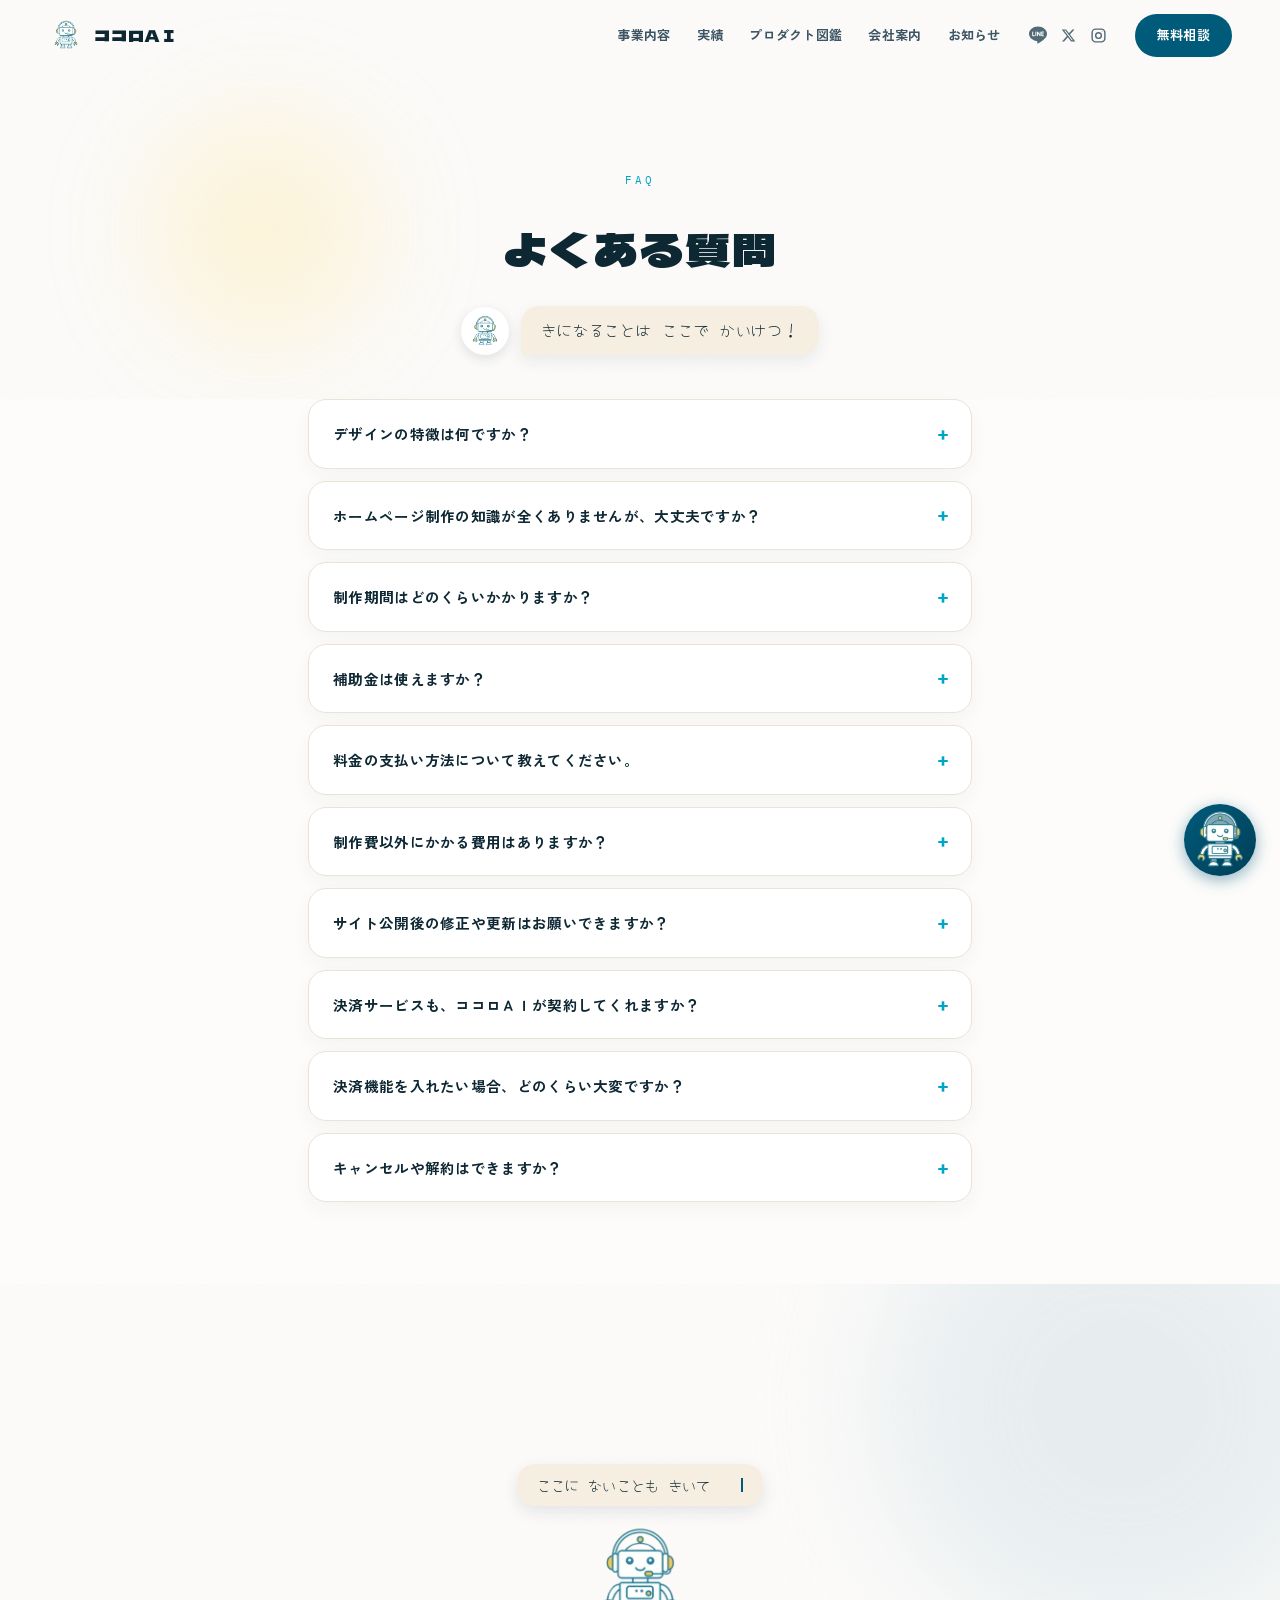
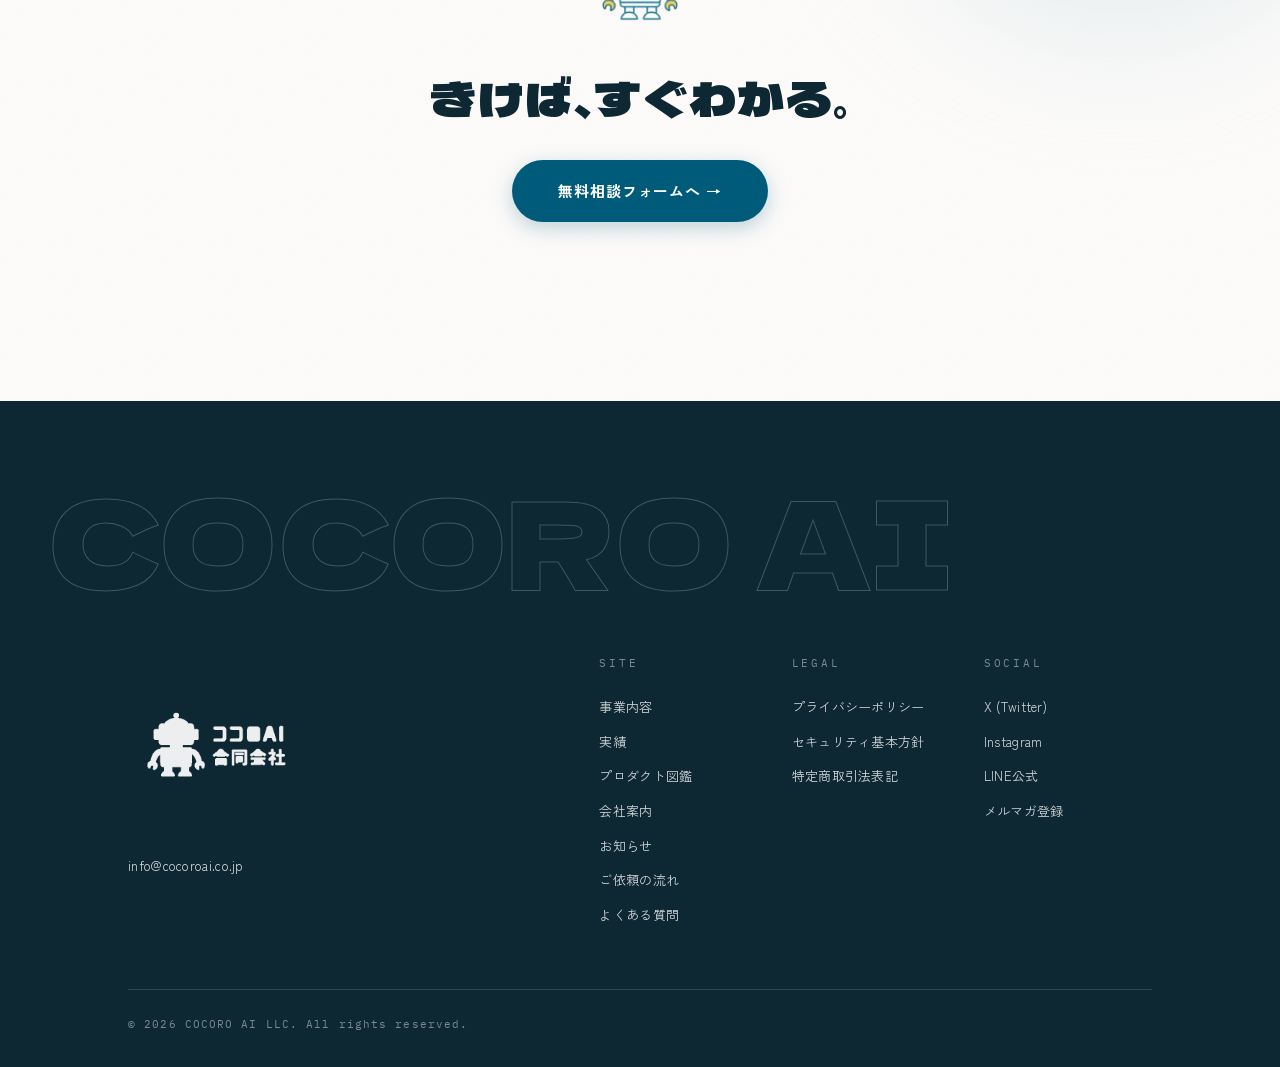
==== faq.html @ e82c52a7 "問い合わせフォームのリンクを会社アカウントの新ワーカーに統一 map.cocoro@gmail（個人アカウント）の旧ワーカーから、info@cocoroai.co.jp （会社アカウント）の coco" ====
<!DOCTYPE html>
<html lang="ja">
<head>
<meta charset="UTF-8">
<meta name="viewport" content="width=device-width, initial-scale=1.0">
<link rel="icon" href="images/favicon.ico">
<link rel="apple-touch-icon" sizes="180x180" href="images/apple-touch-icon.png">
<title>よくある質問｜ココロＡＩ合同会社</title>
<meta name="description" content="ホームページ制作・LINEミニアプリ・料金・お支払いなど、よくいただくご質問にお答えします。">
<link rel="canonical" href="https://www.cocoroai.co.jp/faq.html">
<meta property="og:title" content="よくある質問｜ココロＡＩ合同会社">
<meta property="og:description" content="ホームページ制作・LINEミニアプリ・料金・お支払いなど、よくいただくご質問にお答えします。">
<meta property="og:url" content="https://www.cocoroai.co.jp/faq.html">
<meta property="og:type" content="website">
<meta property="og:site_name" content="ココロＡＩ合同会社">
<meta property="og:locale" content="ja_JP">
<meta property="og:image" content="https://www.cocoroai.co.jp/images/ogp.png">
<meta property="og:image:width" content="1200">
<meta property="og:image:height" content="630">
<meta name="twitter:card" content="summary_large_image">
<meta name="twitter:title" content="よくある質問｜ココロＡＩ合同会社">
<meta name="twitter:description" content="ホームページ制作・LINEミニアプリ・料金・お支払いなど、よくいただくご質問にお答えします。">
<meta name="twitter:image" content="https://www.cocoroai.co.jp/images/ogp.png">
<link rel="preconnect" href="https://fonts.googleapis.com">
<link rel="preconnect" href="https://fonts.gstatic.com" crossorigin>
<link href="https://fonts.googleapis.com/css2?family=Dela+Gothic+One&family=IBM+Plex+Mono:wght@400;500&family=Shippori+Mincho+B1:wght@600;800&family=Yomogi&family=Zen+Kaku+Gothic+New:wght@400;500;700&display=swap" rel="stylesheet">
<link rel="stylesheet" href="style.css?v=20260612m">
</head>
<body>

<div class="scroll-progress" aria-hidden="true"></div>

<header class="site-header" id="siteHeader">
  <a class="brand" href="index.html">
    <img src="images/cocorobot.png" alt="" class="brand__robo">
    <span class="brand__name">ココロＡＩ</span>
  </a>
  <nav class="gnav" aria-label="メイン">
    <a href="index.html#services">事業内容</a>
    <a href="index.html#works">実績</a>
    <a href="products.html">プロダクト図鑑</a>
    <a href="index.html#about">会社案内</a>
    <a href="news.html">お知らせ</a>
  </nav>
  <div class="header-sns" aria-label="SNS">
    <a href="https://lin.ee/PIJfwYPT" target="_blank" rel="noopener" aria-label="LINE公式"><svg viewBox="0 0 24 24" fill="currentColor" width="18" height="18"><path d="M19.365 9.863c.349 0 .63.285.63.631 0 .345-.281.63-.63.63H17.61v1.125h1.755c.349 0 .63.283.63.63 0 .344-.281.629-.63.629h-2.386c-.345 0-.627-.285-.627-.629V8.108c0-.345.282-.63.63-.63h2.386c.346 0 .627.285.627.63 0 .349-.281.63-.63.63H17.61v1.125h1.755zm-3.855 3.016c0 .27-.174.51-.432.596-.064.021-.133.031-.199.031-.211 0-.391-.09-.51-.25l-2.443-3.317v2.94c0 .344-.279.629-.631.629-.346 0-.626-.285-.626-.629V8.108c0-.27.173-.51.43-.595.06-.023.136-.033.194-.033.195 0 .375.104.495.254l2.462 3.33V8.108c0-.345.282-.63.63-.63.345 0 .63.285.63.63v4.771zm-5.741 0c0 .344-.282.629-.631.629-.345 0-.627-.285-.627-.629V8.108c0-.345.282-.63.63-.63.346 0 .628.285.628.63v4.771zm-2.466.629H4.917c-.345 0-.63-.285-.63-.629V8.108c0-.345.285-.63.63-.63.348 0 .63.285.63.63v4.141h1.756c.348 0 .629.283.629.63 0 .344-.282.629-.629.629M24 10.314C24 4.943 18.615.572 12 .572S0 4.943 0 10.314c0 4.811 4.27 8.842 10.035 9.608.391.082.923.258 1.058.59.12.301.079.766.038 1.08l-.164 1.02c-.045.301-.24 1.186 1.049.645 1.291-.539 6.916-4.078 9.436-6.975C23.176 14.393 24 12.458 24 10.314"/></svg></a>
    <a href="https://x.com/cocoroai_llc" target="_blank" rel="noopener" aria-label="X"><svg viewBox="0 0 24 24" fill="currentColor" width="15" height="15"><path d="M18.244 2.25h3.308l-7.227 8.26 8.502 11.24H16.17l-5.214-6.817L4.99 21.75H1.68l7.73-8.835L1.254 2.25H8.08l4.713 6.231zm-1.161 17.52h1.833L7.084 4.126H5.117z"/></svg></a>
    <a href="https://www.instagram.com/cocoroai.llc/" target="_blank" rel="noopener" aria-label="Instagram"><svg viewBox="0 0 24 24" fill="none" stroke="currentColor" stroke-width="2" width="17" height="17"><rect x="3" y="3" width="18" height="18" rx="5"/><circle cx="12" cy="12" r="4"/><circle cx="17.4" cy="6.6" r="0.6" fill="currentColor" stroke="none"/></svg></a>
  </div>
  <a class="header-cta" href="https://cocoroai-contact.super-night-76d8.workers.dev" target="_blank" rel="noopener">無料相談</a>
  <button class="menu-btn" id="menuBtn" aria-label="メニュー" aria-expanded="false">
    <span></span><span></span>
  </button>
</header>

<div class="drawer" id="drawer">
  <nav aria-label="モバイルメニュー">
    <a href="index.html#services"><i>01</i>事業内容</a>
    <a href="index.html#works"><i>02</i>実績</a>
    <a href="products.html"><i>03</i>プロダクト図鑑</a>
    <a href="index.html#about"><i>04</i>会社案内</a>
    <a href="news.html"><i>05</i>お知らせ</a>
    <a href="faq.html"><i>06</i>よくある質問</a>
    <a href="flow.html"><i>07</i>ご依頼の流れ</a>
    <div class="drawer__sns">
      <a href="https://lin.ee/PIJfwYPT" target="_blank" rel="noopener">LINE</a>
      <a href="https://x.com/cocoroai_llc" target="_blank" rel="noopener">X</a>
      <a href="https://www.instagram.com/cocoroai.llc/" target="_blank" rel="noopener">Instagram</a>
    </div>
    <a class="drawer__cta" href="https://cocoroai-contact.super-night-76d8.workers.dev" target="_blank" rel="noopener">無料相談する →</a>
  </nav>
</div>

<main>
<section class="zk-hero zk-hero--slim">
  <div class="cta__blob cta__blob--c" aria-hidden="true"></div>
  <div class="hero__grain" aria-hidden="true"></div>
  <div class="zk-hero__inner">
    <p class="sec-no">FAQ</p>
    <h1 class="zk-hero__title">よくある質問</h1>
    <div class="robo-say robo-say--center">
      <img src="images/cocorobot.png" alt="" width="48" height="48">
      <p class="robo-say__bubble font-hand">きになることは ここで かいけつ！</p>
    </div>
  </div>
</section>

<section class="faq-wrap">
  <details class="faq reveal">
    <summary>デザインの特徴は何ですか？</summary>
    <div class="faq__a"><p>お店やサービスの世界観を大切にした、オーダーメイドのデザインを心がけています。ヒアリングを通じて「らしさ」が伝わるサイトを一緒に作りましょう。</p></div>
  </details>
  <details class="faq reveal">
    <summary>ホームページ制作の知識が全くありませんが、大丈夫ですか？</summary>
    <div class="faq__a"><p>はい、全く問題ありません。「おまかせプラン」では、企画からデザイン、文章作成、公開まで、専門知識が必要な部分は私たちがサポート・代行いたします。お客様には、簡単なヒアリングにお答えいただくだけで結構です。</p></div>
  </details>
  <details class="faq reveal">
    <summary>制作期間はどのくらいかかりますか？</summary>
    <div class="faq__a"><p>素材（原稿・写真など）が揃ってから、目安として「エントリープラン」で約1〜2週間、「おまかせプラン」で約3〜4週間ほどです。</p><p class="faq__note">※お急ぎの場合は、可能な限り対応いたしますのでお気軽にご相談ください。</p></div>
  </details>
  <details class="faq reveal">
    <summary>補助金は使えますか？</summary>
    <div class="faq__a"><p>LINEミニアプリ等の業務効率化に関するサービスは、中小企業省力化投資補助金（一般型）の対象となる可能性があります。</p><p class="faq__note">※詳しくは商工会または認定支援機関にてご確認ください。</p></div>
  </details>
  <details class="faq reveal">
    <summary>料金の支払い方法について教えてください。</summary>
    <div class="faq__a"><p>お互いが安心して進められるよう、ご契約後に着手金として制作費の3割をお預かりし、その入金をもって制作に着手します。残りは公開・ご確認後のお支払いです。</p><p>お支払い方法：銀行振込／クレジットカード。分割払い（クレジットカード）は6回・12回払いに対応しています。</p><p class="faq__note">※分割払いをご希望の場合はお問い合わせ時にお知らせください。</p></div>
  </details>
  <details class="faq reveal">
    <summary>制作費以外にかかる費用はありますか？</summary>
    <div class="faq__a"><p>公開後の運用保守プランを別途ご用意しています。月額制で、更新サポートやレポート作成などをお選びいただけます。詳しくはお問い合わせ時にご案内します。</p></div>
  </details>
  <details class="faq reveal">
    <summary>サイト公開後の修正や更新はお願いできますか？</summary>
    <div class="faq__a"><p>はい、もちろん可能です。スポットでの対応や、月額の保守・運用プランをご用意しておりますので、お気軽にご相談ください。</p></div>
  </details>
  <details class="faq reveal">
    <summary>決済サービスも、ココロＡＩが契約してくれますか？</summary>
    <div class="faq__a"><p>決済サービスの利用契約・審査は、お客さまと各サービス提供会社との直接契約になります。ココロＡＩでは、アカウント開設時の初期設定サポートと、決済サービスとWeb／LINEミニアプリとの連携・実装をお手伝いします。</p><p>審査や利用条件によりご希望のサービスが使えない場合は、「来店時払い」など別の運用方法もご提案できます。</p></div>
  </details>
  <details class="faq reveal">
    <summary>決済機能を入れたい場合、どのくらい大変ですか？</summary>
    <div class="faq__a"><p>おおまかな役割分担は、お客様側＝決済サービスのアカウント申請・審査、ココロＡＩ側＝連携機能の実装・テストです。決済サービスによっては、事業者情報の審査や書類提出などで数週間かかるケースもあります。</p><p>最初のご相談の時点で、どのサービスを使いたいか・どこまで自動化したいかをお伺いし、難易度・期間・費用感を含めてご説明します。</p></div>
  </details>
  <details class="faq reveal">
    <summary>キャンセルや解約はできますか？</summary>
    <div class="faq__a"><p>可能です。制作（初期費用）は、着手後にキャンセルされる場合、進行状況に応じたキャンセル料を申し受けます（前払いの着手金はこのキャンセル料に充当し、下回る分は返金します）。詳しい区分は契約書でご案内します。</p><p>月額運用／保守は、前月末までにご連絡いただければ翌月から停止できます。</p></div>
  </details>
</section>

<section class="cta">
  <div class="cta__blob cta__blob--a" aria-hidden="true"></div>
  <div class="hero__grain" aria-hidden="true"></div>
  <div class="cta__inner reveal">
    <p class="cta__bubble font-hand">ここに ないことも きいてね！</p>
    <img class="cta__robo" src="images/cocorobot.png" alt="ここロボちゃん" width="120" height="120">
    <h2 class="cta__title">きけば、すぐわかる。</h2>
    <a class="btn btn--primary btn--lg" href="https://cocoroai-contact.super-night-76d8.workers.dev" target="_blank" rel="noopener">無料相談フォームへ →</a>
  </div>
</section>

</main>

<footer class="site-footer">
  <p class="footer__big" aria-hidden="true">COCORO AI</p>
  <div class="footer__main">
    <div class="footer__brand">
      <img src="images/cocoroai_logo_full_transparent.png" alt="ココロＡＩ合同会社" width="180">
      <p><a href="mailto:info@cocoroai.co.jp">info@cocoroai.co.jp</a></p>
    </div>
    <nav class="footer__nav" aria-label="フッター">
      <div>
        <p class="footer__h">SITE</p>
        <a href="index.html#services">事業内容</a>
        <a href="index.html#works">実績</a>
        <a href="products.html">プロダクト図鑑</a>
        <a href="index.html#about">会社案内</a>
        <a href="news.html">お知らせ</a>
        <a href="flow.html">ご依頼の流れ</a>
        <a href="faq.html">よくある質問</a>
      </div>
      <div>
        <p class="footer__h">LEGAL</p>
        <a href="https://sites.google.com/cocoroai.co.jp/privacy-policy/%E3%83%9B%E3%83%BC%E3%83%A0" target="_blank" rel="noopener">プライバシーポリシー</a>
        <a href="https://sites.google.com/cocoroai.co.jp/security-policy/%E3%83%9B%E3%83%BC%E3%83%A0" target="_blank" rel="noopener">セキュリティ基本方針</a>
        <a href="tokushoho.html">特定商取引法表記</a>
      </div>
      <div>
        <p class="footer__h">SOCIAL</p>
        <a href="https://x.com/cocoroai_llc" target="_blank" rel="noopener">X (Twitter)</a>
        <a href="https://www.instagram.com/cocoroai.llc/" target="_blank" rel="noopener">Instagram</a>
        <a href="https://lin.ee/PIJfwYPT" target="_blank" rel="noopener">LINE公式</a>
        <a href="https://forms.gle/UHa9Uf4ezKq27iVg9" target="_blank" rel="noopener">メルマガ登録</a>
      </div>
    </nav>
  </div>
  <p class="footer__copy">© 2026 COCORO AI LLC. All rights reserved.</p>
</footer>

<script src="main.js?v=20260612j"></script>
<script src="chat-widget.js"></script>
</body>
</html>
---- style.css ----
/* ============================================================
   ココロＡＩ合同会社 HPリニューアル モック v2
   流体インク×極太タイポ×スタックカード — 「リニューアルした!!」感
   ============================================================ */

:root {
  --paper: #FDFCFB;
  --paper-2: #F7F4EE;
  --ink: #0D2733;
  --ink-soft: #3C5463;
  --ink-mute: #526A76;
  --line: #DCE3E6;
  --teal: #005B7B;
  --teal-deep: #003F57;
  --teal-soft: #D7E4E9;
  --teal-softer: #EDF3F5;
  --aqua: #00A4C6;
  --aqua-2: #00C6A9;
  --sun: #FCCF27;
  --sun-ink: #6B4E00;
  --cream: #FBF7EE;        /* Morsel風のあたたかい下地 */
  --cream-2: #F6EFE1;      /* 吹き出し用 */
  --hairline: #E9E3D8;     /* 黒枠の代わりの細い線 */
  --shadow-soft: 0 20px 44px rgba(13,39,51,.08), 0 4px 12px rgba(13,39,51,.04);

  --disp: "Dela Gothic One", sans-serif;
  --serif: "Shippori Mincho B1", serif;
  --sans: "Zen Kaku Gothic New", "Noto Sans JP", sans-serif;
  --mono: "IBM Plex Mono", monospace;
  --hand: "Yomogi", "Hiragino Maru Gothic ProN", sans-serif;

  --max-w: 1024px;
  --pad: clamp(20px, 5vw, 48px);
}

html { overflow-x: clip; }

* { margin: 0; padding: 0; box-sizing: border-box; }

html { scroll-behavior: smooth; }

body {
  overflow-anchor: none; /* reveal時のスクロール位置自動補正を無効化 */
  font-family: var(--sans);
  color: var(--ink);
  background: var(--paper);
  line-height: 1.9;
  font-size: 15px;
  letter-spacing: 0.02em;
  -webkit-font-smoothing: antialiased;
  overflow-x: clip;
}

img { max-width: 100%; height: auto; display: block; }
a { color: inherit; text-decoration: none; }
.font-hand { font-family: var(--hand); }
.pc { display: inline; }
.sp { display: none; }
@media (max-width: 640px) {
  .pc { display: none; }
  .sp { display: inline; }
}

/* ---------- スクロール進捗バー（scroll-driven animation） ---------- */
.scroll-progress {
  position: fixed;
  top: 0; left: 0;
  height: 3px;
  width: 100%;
  background: linear-gradient(90deg, var(--teal), var(--aqua), var(--aqua-2));
  transform-origin: left;
  transform: scaleX(0);
  z-index: 200;
}
@supports (animation-timeline: scroll()) {
  .scroll-progress { animation: growBar linear both; animation-timeline: scroll(); }
  @keyframes growBar { from { transform: scaleX(0); } to { transform: scaleX(1); } }
}


/* ---------- ボタン ---------- */
.btn {
  display: inline-block;
  padding: 14px 34px;
  border-radius: 999px;
  font-weight: 700;
  font-size: 14px;
  letter-spacing: 0.06em;
  transition: transform .25s ease, box-shadow .25s ease, background .25s ease;
}
.btn--primary {
  background: var(--teal);
  color: #fff;
  box-shadow: 0 6px 20px rgba(0,91,123,.25);
}
.btn--primary:hover { transform: translateY(-2px) rotate(-.5deg); background: var(--teal-deep); box-shadow: 0 10px 26px rgba(0,91,123,.3); }
.btn--ghost {
  border: 1px solid var(--ink-mute);
  color: var(--ink);
  background: rgba(255,255,255,.7);
  backdrop-filter: blur(4px);
}
.btn--ghost:hover { transform: translateY(-2px) rotate(.5deg); border-color: var(--teal); color: var(--teal); }
.btn--light { background: var(--paper); color: var(--teal-deep); }
.btn--light:hover { transform: translateY(-2px); }
.btn--lg { padding: 17px 46px; font-size: 15px; }

.textlink {
  color: var(--teal);
  font-weight: 700;
  border-bottom: 1.5px solid transparent;
  transition: border-color .2s;
}
.textlink:hover { border-color: var(--teal); }

/* ---------- ヘッダー ---------- */
.site-header {
  position: fixed;
  top: 0; left: 0; right: 0;
  z-index: 100;
  display: flex;
  align-items: center;
  gap: 28px;
  padding: 14px var(--pad);
  transition: background .3s, box-shadow .3s, padding .3s;
}
.site-header.scrolled {
  background: rgba(253,252,251,.88);
  backdrop-filter: blur(10px);
  box-shadow: 0 1px 0 var(--line);
  padding-top: 10px; padding-bottom: 10px;
}
.brand { display: flex; align-items: center; gap: 10px; }
.brand__robo { width: 36px; height: 36px; transition: transform .4s cubic-bezier(.34,1.56,.64,1); }
.brand:hover .brand__robo { transform: rotate(-10deg) scale(1.12); }
.brand__name { font-family: var(--disp); font-size: 16px; letter-spacing: .05em; }
.gnav { display: flex; gap: 26px; margin-left: auto; }
.gnav a { font-size: 13px; font-weight: 700; color: var(--ink-soft); position: relative; padding: 4px 0; }
.gnav a::after {
  content: ""; position: absolute; left: 0; bottom: 0;
  width: 100%; height: 2px; background: var(--aqua);
  transform: scaleX(0); transform-origin: right; transition: transform .3s ease;
}
.gnav a:hover { color: var(--teal); }
.gnav a:hover::after { transform: scaleX(1); transform-origin: left; }
.header-sns { display: flex; align-items: center; gap: 14px; }
.header-sns a {
  color: var(--ink-mute);
  display: flex;
  transition: color .2s, translate .2s;
}
.header-sns a:hover { color: var(--teal); translate: 0 -2px; }
@media (max-width: 1080px) { .header-sns { display: none; } }
.drawer__sns { display: flex; gap: 18px; justify-content: center; margin-top: 10px; }
.drawer__sns a { font-family: var(--mono) !important; font-size: 12px !important; color: var(--aqua) !important; }
.header-cta {
  font-size: 13px; font-weight: 700; color: #fff;
  background: var(--teal); border-radius: 999px; padding: 9px 22px;
  transition: background .25s, transform .25s;
}
.header-cta:hover { background: var(--teal-deep); transform: rotate(-2deg); }
.menu-btn { display: none; }

@media (max-width: 880px) {
  .gnav, .header-cta { display: none; }
  .menu-btn {
    display: flex; flex-direction: column; gap: 6px;
    margin-left: auto; background: none; border: none; cursor: pointer; padding: 8px;
    z-index: 102;
  }
  .menu-btn span { width: 26px; height: 2.5px; background: var(--ink); transition: transform .3s, background .3s; }
  .menu-btn[aria-expanded="true"] span:nth-child(1) { transform: translateY(4px) rotate(45deg); }
  .menu-btn[aria-expanded="true"] span:nth-child(2) { transform: translateY(-4.5px) rotate(-45deg); }
}
.drawer {
  position: fixed; inset: 0; z-index: 99;
  background: var(--teal-deep);
  display: flex; align-items: center; justify-content: center;
  opacity: 0; pointer-events: none; transition: opacity .35s;
}
.drawer.open { opacity: 1; pointer-events: auto; }
.drawer nav { display: flex; flex-direction: column; gap: 18px; }
.drawer a {
  font-family: var(--disp); font-size: 26px; color: #fff;
  display: flex; align-items: baseline; gap: 14px;
}
.drawer a i { font-family: var(--mono); font-style: normal; font-size: 12px; color: var(--aqua); }
.drawer__cta { color: var(--sun) !important; font-size: 18px !important; margin-top: 16px; }

/* ---------- HERO ---------- */
.hero {
  position: relative;
  min-height: 100svh;
  display: flex;
  align-items: center;
  overflow: hidden;
}
.hero__fluid {
  position: absolute; inset: 0;
  width: 100%; height: 100%;
  display: block;
}
.hero__grain {
  position: absolute; inset: 0;
  pointer-events: none;
  opacity: .55;
  background-image: url("data:image/svg+xml,%3Csvg xmlns='http://www.w3.org/2000/svg' width='160' height='160'%3E%3Cfilter id='n'%3E%3CfeTurbulence type='fractalNoise' baseFrequency='0.9' numOctaves='2'/%3E%3CfeColorMatrix values='0 0 0 0 0  0 0 0 0 0  0 0 0 0 0  0 0 0 0.025 0'/%3E%3C/filter%3E%3Crect width='160' height='160' filter='url(%23n)'/%3E%3C/svg%3E");
}
.hero__inner {
  position: relative;
  z-index: 2;
  padding: 120px var(--pad) 120px;
  max-width: calc(var(--max-w) + var(--pad) * 2);
  margin: 0 auto;
  width: 100%;
  pointer-events: none;             /* インクを触れるように */
}
.hero__inner a { pointer-events: auto; }
.hero__kicker {
  font-family: var(--mono);
  font-size: 11px;
  letter-spacing: .32em;
  color: var(--teal);
  margin-bottom: 30px;
}
.hero__title {
  font-family: var(--disp);
  font-weight: 400;
  font-size: clamp(30px, 5.6vw, 64px);
  line-height: 1.5;
  letter-spacing: .02em;
}
.ht-line { display: block; animation: lineUp 1.1s cubic-bezier(.22,1,.36,1) both; }
.ht-line:nth-child(2) { animation-delay: .16s; }
@keyframes lineUp {
  from { opacity: 0; transform: translateY(.5em); filter: blur(4px); }
  to   { opacity: 1; transform: translateY(0); filter: blur(0); }
}
.ht-mark {
  font-style: normal;
  color: var(--teal);
  position: relative;
  display: inline-block;
}
.ht-mark::after {
  content: "";
  position: absolute;
  left: -2%; right: -2%;
  bottom: .08em;
  height: .34em;
  background: var(--sun);
  z-index: -1;
  transform: scaleX(0);
  transform-origin: left;
  animation: markIn .7s 1s cubic-bezier(.22,1,.36,1) forwards;
}
@keyframes markIn { to { transform: scaleX(1); } }
.hero__lead {
  margin-top: 34px;
  font-size: clamp(14px, 1.6vw, 16px);
  font-weight: 500;
  color: var(--ink-soft);
  animation: lineUp 1.1s .4s cubic-bezier(.22,1,.36,1) both;
}
.hero__actions {
  margin-top: 44px;
  display: flex; gap: 16px; flex-wrap: wrap;
  animation: lineUp 1.1s .55s cubic-bezier(.22,1,.36,1) both;
}
.hero__actions .btn { pointer-events: auto; }
.hero__robo {
  position: absolute;
  z-index: 2;
  right: clamp(72px, 11vw, 170px);
  bottom: clamp(76px, 12vh, 130px);
  text-align: center;
  pointer-events: none;
  animation: softIn 1.2s .8s cubic-bezier(.22,1,.36,1) both;
}
@keyframes softIn { from { opacity: 0; } to { opacity: 1; } }
.hero__robo img {
  pointer-events: auto;   /* クリックでひと吹き */
  cursor: pointer;
  width: clamp(190px, 23vw, 300px);
  height: auto;
  margin: -26px auto 0;
  animation: floaty 4.5s ease-in-out infinite;
  filter: drop-shadow(0 14px 18px rgba(13,39,51,.12));
}
@keyframes floaty { 0%,100% { transform: translateY(0); } 50% { transform: translateY(-9px); } }
.bubble {
  display: inline-block;
  background: var(--cream-2);
  border-radius: 18px;
  padding: 8px 18px;
  font-size: 14px;
  position: relative;
  margin-bottom: 14px;
  box-shadow: 0 6px 16px rgba(13,39,51,.10);
}
.bubble::after {
  content: "";
  position: absolute;
  bottom: -6px; left: 50%;
  transform: translateX(-50%) rotate(45deg);
  width: 12px; height: 12px;
  background: var(--cream-2);
}

/* ここロボちゃんの案内吹き出し（Morselのエージェント風） */
.robo-say {
  display: flex;
  align-items: flex-end;
  gap: 12px;
  margin-bottom: 34px;
  position: relative;
  z-index: 1;
}
.robo-say img {
  width: 48px; height: 48px;
  background: #fff;
  border-radius: 50%;
  padding: 5px;
  box-shadow: 0 4px 12px rgba(13,39,51,.12);
  animation: floaty 4.5s ease-in-out infinite;
}
.robo-say__bubble {
  background: var(--cream-2);
  border-radius: 18px 18px 18px 4px;
  padding: 10px 20px;
  font-size: 15px;
  letter-spacing: .06em;
  color: var(--ink);
  box-shadow: 0 6px 16px rgba(13,39,51,.08);
}

/* ヒーロー下部の無限テロップ */
.hero__ticker {
  position: absolute;
  z-index: 2;
  left: 0; right: 0; bottom: 0;
  border-top: 1px solid var(--hairline);
  background: rgba(253,252,251,.85);
  backdrop-filter: blur(6px);
  overflow: hidden;
  pointer-events: none;
}
.ticker__track {
  display: flex;
  align-items: center;
  gap: 28px;
  width: max-content;
  padding: 12px 0;
  animation: tick 26s linear infinite;
}
.ticker__track span {
  font-family: var(--disp);
  font-size: 13px;
  letter-spacing: .08em;
  white-space: nowrap;
}
.ticker__track i { font-style: normal; color: var(--aqua); font-size: 9px; }
@keyframes tick { to { transform: translateX(-50%); } }

@media (max-width: 760px) {
  .hero__inner { padding-top: 96px; padding-bottom: 360px; }
  .hero__robo { right: 50%; transform: translateX(50%); bottom: 96px; }
}

/* ---------- セクション共通 ---------- */
.section {
  position: relative;
  padding: clamp(90px, 13vw, 160px) var(--pad);
  max-width: calc(var(--max-w) + var(--pad) * 2);
  margin: 0 auto;
}
.section--tint {
  max-width: none;
  background: var(--paper-2);
}
.section--tint > * { max-width: var(--max-w); margin-left: auto; margin-right: auto; }
.section__head { margin-bottom: clamp(44px, 6vw, 72px); position: relative; z-index: 1; }
.sec-no {
  font-family: var(--mono);
  font-size: 11px;
  letter-spacing: .3em;
  color: var(--aqua);
  margin-bottom: 16px;
}
.sec-no--light { color: rgba(255,255,255,.75); }
.sec-title {
  font-family: var(--disp);
  font-weight: 400;
  font-size: clamp(26px, 3.8vw, 44px);
  letter-spacing: .03em;
  line-height: 1.5;
}
.sec-lead { margin-top: 20px; color: var(--ink-soft); max-width: 560px; }
.section__foot { margin-top: 48px; position: relative; z-index: 1; }

/* 背景の白抜き巨大タイポ */
.bgword {
  position: absolute;
  top: clamp(16px, 3vw, 40px);
  left: 0;
  font-family: var(--disp);
  font-size: clamp(70px, 14vw, 180px);
  line-height: 1;
  color: transparent;
  -webkit-text-stroke: 1.5px var(--teal-soft);
  letter-spacing: .04em;
  user-select: none;
  pointer-events: none;
  white-space: nowrap;
}
.bgword--right { left: auto; right: 0; }
@supports (animation-timeline: view()) {
  .bgword { animation: drift linear both; animation-timeline: view(); }
  @keyframes drift { from { transform: translateX(4vw); } to { transform: translateX(-4vw); } }
  .bgword--right { animation-name: driftR; }
  @keyframes driftR { from { transform: translateX(-4vw); } to { transform: translateX(4vw); } }
}

/* スクロールリビール */
.reveal { opacity: 0; transform: translateY(26px); transition: opacity .9s cubic-bezier(.22,1,.36,1), transform .9s cubic-bezier(.22,1,.36,1); }
.reveal.in { opacity: 1; transform: none; }

/* ---------- 01 事業内容：スタックカード ---------- */
.stack {
  display: grid;
  gap: 22px;
  position: relative;
  z-index: 1;
}
.svc-card {
  position: sticky;
  display: flex;
  align-items: center;
  gap: clamp(20px, 4vw, 56px);
  border-radius: 28px;
  padding: clamp(32px, 5vw, 64px);
  background: #fff;
  border: 1px solid var(--hairline);
  box-shadow: var(--shadow-soft);
  min-height: clamp(240px, 32vh, 320px);
}
.svc-card:nth-child(1) { top: 96px; }
.svc-card:nth-child(2) { top: 116px; }
.svc-card:nth-child(3) { top: 136px; }
.svc-card:nth-child(4) { top: 156px; }

.svc-card--cream { background: var(--cream); }

.svc-card__num {
  font-family: var(--disp);
  font-size: clamp(48px, 7vw, 96px);
  line-height: 1;
  flex-shrink: 0;
}
.svc-card:nth-child(1) .svc-card__num { color: var(--teal-soft); }
.svc-card:nth-child(2) .svc-card__num { color: #CDEBE2; }
.svc-card:nth-child(3) .svc-card__num { color: #F4E3AC; }
.svc-card:nth-child(4) .svc-card__num { color: #CBE6EF; }
.svc-card__body h3 {
  font-family: var(--disp);
  font-weight: 400;
  font-size: clamp(21px, 2.8vw, 32px);
  line-height: 1.55;
  margin-bottom: 14px;
}
.svc-card__body p { font-size: 14.5px; max-width: 540px; color: var(--ink-soft); }
.svc-card__icon {
  margin-left: auto;
  width: clamp(72px, 9vw, 120px);
  flex-shrink: 0;
  border-radius: 24%;
  border: 1px solid var(--hairline);
  box-shadow: 0 16px 28px rgba(13,39,51,.12);
}

@supports (animation-timeline: view()) {
  .svc-card { animation: cardIn linear both; animation-timeline: view(); animation-range: entry 0% entry 70%; }
  @keyframes cardIn {
    from { transform: translateY(60px) scale(.96) rotate(.6deg); opacity: .4; }
    to   { transform: none; opacity: 1; }
  }
}
@media (max-width: 700px) {
  .svc-card { flex-wrap: wrap; min-height: 0; }
  .svc-card__num { font-size: 40px; }
  .svc-card__icon { width: 64px; margin-left: 0; order: -1; }
}

.svc-card[data-panel] { cursor: pointer; transition: translate .3s, box-shadow .3s; }
.svc-card[data-panel]:hover { translate: 0 -4px; box-shadow: 0 28px 56px rgba(13,39,51,.13), 0 6px 14px rgba(13,39,51,.05); }
.svc-card__more {
  position: absolute;
  right: clamp(28px, 4vw, 56px);
  bottom: 22px;
  font-family: var(--mono);
  font-size: 11px;
  letter-spacing: .18em;
  color: var(--aqua);
}
.svc-card { position: sticky; }
.svc-card[data-panel] { position: sticky; }

/* ---------- 仮想ページ（サービス詳細パネル） ---------- */
.panel-layer[hidden] { display: none; }
.panel-layer {
  position: fixed;
  inset: 0;
  z-index: 240;
  overflow-y: scroll;                    /* バーを常時表示してスクロール可能と分かるように */
  scrollbar-width: thin;
  scrollbar-color: var(--ink-mute) transparent;
  overscroll-behavior: contain;          /* 背面へのスクロール連鎖を防ぐ */
  -webkit-overflow-scrolling: touch;     /* iOSの慣性スクロール */
  background: var(--paper);
  view-transition-name: svcpanel;
  padding: 84px var(--pad) 60px;
}
.panel-layer::-webkit-scrollbar { width: 10px; }
.panel-layer::-webkit-scrollbar-thumb { background: rgba(13,39,51,.3); border-radius: 999px; border: 2px solid var(--paper); }
.panel-layer::-webkit-scrollbar-track { background: transparent; }
.panel-back {
  position: fixed;
  top: 20px; left: 20px;
  z-index: 2;
  border: 1px solid var(--hairline);
  background: rgba(255,255,255,.92);
  border-radius: 999px;
  padding: 9px 22px;
  font-family: var(--sans);
  font-size: 13px;
  font-weight: 700;
  color: var(--ink);
  cursor: pointer;
  box-shadow: 0 6px 16px rgba(13,39,51,.1);
  transition: translate .2s;
}
.panel-back:hover { translate: -3px 0; }
.svc-panel { max-width: 760px; margin: 0 auto; }
.svc-panel__head {
  display: flex;
  align-items: center;
  gap: 22px;
  margin-bottom: 34px;
}
.svc-panel__icon {
  width: 72px;
  border-radius: 24%;
  border: 1px solid var(--hairline);
  box-shadow: 0 12px 24px rgba(13,39,51,.12);
}
.svc-panel__title {
  font-family: var(--disp);
  font-weight: 400;
  font-size: clamp(24px, 4vw, 36px);
  letter-spacing: .03em;
}
.chat { display: flex; flex-direction: column; gap: 10px; margin-bottom: 28px; }
.chat__user {
  align-self: flex-end;
  background: #fff;
  border: 1px solid var(--hairline);
  border-radius: 18px 18px 4px 18px;
  padding: 9px 18px;
  font-size: 13.5px;
  color: var(--ink-soft);
  box-shadow: 0 4px 12px rgba(13,39,51,.05);
}
.chat__robo {
  align-self: flex-start;
  display: flex;
  align-items: flex-end;
  gap: 10px;
}
.chat__robo img {
  width: 42px; height: 42px;
  background: #fff;
  border-radius: 50%;
  padding: 4px;
  box-shadow: 0 4px 12px rgba(13,39,51,.12);
}
.chat__robo p {
  background: var(--cream-2);
  border-radius: 18px 18px 18px 4px;
  padding: 10px 18px;
  font-size: 14.5px;
  letter-spacing: .04em;
  box-shadow: 0 6px 16px rgba(13,39,51,.08);
}
.svc-panel__desc { color: var(--ink-soft); margin-bottom: 34px; }
.svc-panel__sub {
  font-family: var(--serif);
  font-weight: 800;
  font-size: 19px;
  letter-spacing: .08em;
  margin-bottom: 16px;
}
.svc-panel__shots {
  display: grid;
  grid-template-columns: repeat(3, 1fr);
  gap: 14px;
  margin-bottom: 30px;
}
.svc-panel__shots img {
  border-radius: 18px;
  border: 1px solid var(--hairline);
  box-shadow: 0 14px 28px rgba(13,39,51,.1);
}
.demo-grid {
  display: grid;
  grid-template-columns: 1fr 1fr;
  gap: 12px;
  margin-bottom: 22px;
}
@media (max-width: 600px) { .demo-grid { grid-template-columns: 1fr; } .svc-panel__shots { grid-template-columns: repeat(3, 1fr); } }
.demo-btn {
  display: flex;
  align-items: center;
  gap: 14px;
  background: #fff;
  border: 1px solid var(--hairline);
  border-radius: 16px;
  padding: 14px 18px;
  transition: translate .2s, box-shadow .2s, border-color .2s;
}
.demo-btn:hover { translate: 0 -3px; box-shadow: 0 14px 28px rgba(0,164,198,.12); border-color: var(--aqua); }
.demo-btn img { width: 38px; border-radius: 10px; flex-shrink: 0; }
.demo-btn i { font-style: normal; font-size: 24px; width: 38px; text-align: center; flex-shrink: 0; }
.demo-btn strong { display: block; font-size: 13.5px; }
.demo-btn small { font-size: 11px; color: var(--ink-mute); }
.svc-panel__note { font-size: 12.5px; color: var(--ink-mute); margin-bottom: 26px; }
.svc-panel__books { display: flex; gap: 12px; margin-bottom: 30px; }
.svc-panel__books a { max-width: 120px; transition: translate .2s; }
.svc-panel__books a:hover { translate: 0 -4px; }
.svc-panel__books img { border-radius: 4px; box-shadow: 0 10px 22px rgba(13,39,51,.16); }
.svc-panel__cta { text-align: center; padding-top: 10px; }
::view-transition-group(svcpanel) {
  animation-duration: .5s;
  animation-timing-function: cubic-bezier(.22,1,.36,1);
}

/* ---------- 02 実績：横スクロールレール ---------- */
.sec-works {
  position: relative;
  padding: clamp(90px, 13vw, 160px) 0;
  overflow: clip;
}
.section__head--pad { padding: 0 var(--pad); max-width: calc(var(--max-w) + var(--pad)*2); margin-left: auto; margin-right: auto; }
.rail-hint {
  margin-top: 18px;
  font-family: var(--mono);
  font-size: 11.5px;
  letter-spacing: .18em;
  color: var(--ink-mute);
}
.rail-hint__arrow { display: inline-block; animation: nudge 1.6s ease-in-out infinite; }
@keyframes nudge { 0%,100% { transform: translateX(0); } 50% { transform: translateX(-6px); } }

.rail {
  display: flex;
  gap: clamp(18px, 2.5vw, 28px);
  overflow-x: auto;
  scroll-snap-type: x mandatory;
  padding: 10px max(var(--pad), calc((100vw - var(--max-w)) / 2)) 30px;
  scroll-padding-inline: max(var(--pad), calc((100vw - var(--max-w)) / 2));
  cursor: grab;
  scrollbar-width: none;
}
.sec-works .robo-say,
.sec-works .section__foot {
  padding-left: max(var(--pad), calc((100vw - var(--max-w)) / 2));
  padding-right: max(var(--pad), calc((100vw - var(--max-w)) / 2));
}
.rail::-webkit-scrollbar { display: none; }
.rail.dragging { cursor: grabbing; scroll-snap-type: none; }
.rail-card {
  scroll-snap-align: start;
  flex: 0 0 clamp(300px, 38vw, 440px);
  background: #fff;
  border: 1px solid var(--hairline);
  border-radius: 28px;
  padding: clamp(28px, 3.5vw, 44px);
  position: relative;
  box-shadow: var(--shadow-soft);
  transition: transform .35s cubic-bezier(.22,1,.36,1), box-shadow .35s;
  user-select: none;
}
.rail-card:hover { transform: translateY(-6px) rotate(-.4deg); box-shadow: 0 30px 56px rgba(0,91,123,.14), 0 6px 14px rgba(13,39,51,.06); }
.rail-card__idx {
  font-family: var(--disp);
  font-size: clamp(40px, 5vw, 64px);
  line-height: 1;
  color: var(--teal-softer);
  position: absolute;
  top: 22px; right: 26px;
}
.rail-card__meta { font-family: var(--mono); font-size: 10.5px; letter-spacing: .16em; margin-bottom: 18px; color: var(--aqua); }
.rail-card__name {
  font-family: var(--disp);
  font-weight: 400;
  font-size: clamp(22px, 2.6vw, 30px);
  line-height: 1.55;
  margin-bottom: 16px;
}
.rail-card__name--sm { font-size: clamp(19px, 2.1vw, 24px); }
.rail-card__desc { font-size: 13.5px; color: var(--ink-soft); margin-bottom: 22px; }
.rail-card__etc {
  font-family: var(--sans);
  font-size: 13px;
  font-weight: 500;
  color: var(--ink-mute);
  margin-left: 10px;
}
.rail-card__tag {
  display: inline-block;
  font-size: 12px;
  font-weight: 700;
  background: var(--teal-softer);
  color: var(--teal);
  border-radius: 999px;
  padding: 4px 16px;
}
.rail-card__tag--link { background: var(--sun); color: var(--sun-ink); transition: transform .2s; }
.rail-card__tag--link:hover { transform: rotate(-2deg) scale(1.05); }
.rail-card--more {
  display: flex;
  flex-direction: column;
  align-items: center;
  justify-content: center;
  gap: 14px;
  background: var(--cream);
  border: 1px dashed #D9CFBC;
  box-shadow: none;
  text-align: center;
}
.rail-card--more img { width: 120px; }
.rail-card--more p { font-size: 16px; color: var(--teal); }

/* ---------- 03 Co.Tools ---------- */
.tools-grid {
  display: grid;
  grid-template-columns: 1fr 1fr;
  gap: 18px;
  position: relative;
  z-index: 1;
}
@media (max-width: 720px) { .tools-grid { grid-template-columns: 1fr; } }
.tool {
  display: flex;
  gap: 18px;
  align-items: flex-start;
  padding: 28px;
  border: 1px solid var(--hairline);
  border-radius: 22px;
  background: #fff;
  box-shadow: 0 10px 24px rgba(13,39,51,.05);
  transition: transform .3s, box-shadow .3s;
  position: relative;
}
.tool:hover { transform: translateY(-4px) rotate(-.3deg); box-shadow: 0 24px 44px rgba(0,164,198,.14); }
.tool img { flex-shrink: 0; border-radius: 12px; transition: transform .35s cubic-bezier(.34,1.56,.64,1); }
.tool:hover img { transform: scale(1.15) rotate(-4deg); }
.tool h3 { font-size: 16px; font-weight: 700; margin-bottom: 6px; }
.tool p { font-size: 13px; color: var(--ink-soft); }
.tool__arrow {
  margin-left: auto;
  align-self: center;
  font-size: 18px;
  color: var(--aqua);
  opacity: 0;
  transform: translateX(-8px);
  transition: opacity .3s, transform .3s;
}
.tool:hover .tool__arrow { opacity: 1; transform: none; }
.tag-new {
  display: inline-block;
  background: var(--sun);
  color: var(--sun-ink);
  font-size: 11px;
  border-radius: 999px;
  padding: 1px 10px;
  margin-left: 8px;
  vertical-align: 2px;
}

/* ---------- 04 プロダクト図鑑（温存） ---------- */
.section--zukan {
  max-width: none;
  background: linear-gradient(150deg, var(--teal-deep), var(--teal) 55%, #006e8b);
  color: #fff;
  position: relative;
  overflow: hidden;
}
.zukan__inner {
  max-width: var(--max-w);
  margin: 0 auto;
  display: grid;
  grid-template-columns: 1.1fr .9fr;
  gap: clamp(36px, 6vw, 80px);
  align-items: center;
}
@media (max-width: 820px) { .zukan__inner { grid-template-columns: 1fr; } }
.zukan__num {
  font-family: var(--disp);
  font-size: clamp(76px, 11vw, 140px);
  line-height: 1;
  letter-spacing: .02em;
}
.zukan__plus { color: var(--sun); }
.zukan__scope {
  font-family: var(--mono);
  font-size: 11px;
  letter-spacing: .14em;
  color: rgba(255,255,255,.65);
  margin-top: 6px;
}
.zukan__title { font-family: var(--serif); font-size: clamp(24px, 3vw, 34px); font-weight: 800; letter-spacing: .08em; margin: 14px 0 22px; }
.zukan__lead { color: rgba(255,255,255,.88); font-size: 14.5px; margin-bottom: 34px; }
.zukan__icons {
  display: grid;
  grid-template-columns: repeat(4, 1fr);
  gap: clamp(14px, 2vw, 24px);
}
.zukan__icons img {
  width: 100%;
  border-radius: 18px;
  box-shadow: 0 8px 22px rgba(0,0,0,.22);
}
.zukan__note {
  max-width: var(--max-w);
  margin: 48px auto 0;
  color: var(--sun);
  font-size: 16px;
  letter-spacing: .1em;
}

/* ---------- 05 会社案内 ---------- */
.about {
  display: grid;
  grid-template-columns: 1.25fr .75fr;
  gap: clamp(40px, 6vw, 90px);
  align-items: start;
  position: relative;
  z-index: 1;
}
@media (max-width: 820px) { .about { grid-template-columns: 1fr; } }
.about__quote {
  font-family: var(--serif);
  font-weight: 800;
  font-size: clamp(24px, 3.2vw, 36px);
  letter-spacing: .06em;
  line-height: 1.7;
  margin-bottom: 28px;
}
.about__body { color: var(--ink-soft); margin-bottom: 36px; max-width: 560px; }
.about__bodywrap { margin-bottom: 36px; max-width: 560px; }
.about__bodywrap p { color: var(--ink-soft); margin-bottom: 14px; }
.about__bodywrap p:last-child { margin-bottom: 0; }
.about__facts { list-style: none; border-top: 1px solid var(--ink-mute); margin-bottom: 36px; }
.about__facts li {
  display: flex;
  gap: 24px;
  padding: 14px 4px;
  border-bottom: 1px solid var(--line);
  font-size: 13.5px;
}
.about__facts span { font-family: var(--mono); font-size: 11px; letter-spacing: .15em; color: var(--teal); flex-shrink: 0; width: 48px; padding-top: 4px; }
.about__sec { border-radius: 6px; }
.about__secrow { display: flex; align-items: center; gap: 14px; }
.about__secrow img { border-radius: 6px; flex-shrink: 0; }
.about__secrow span {
  font-family: var(--mono);
  font-size: 10.5px;
  letter-spacing: .12em;
  line-height: 1.7;
  color: var(--ink-mute);
}
.about__books { position: relative; padding-top: 12px; }
.about__books-label { font-family: var(--mono); font-size: 11px; letter-spacing: .2em; color: var(--ink-mute); margin-bottom: 18px; }
.bookstack { display: flex; gap: 12px; }
.bookstack a { transition: transform .3s; }
.bookstack a:hover { transform: translateY(-6px) rotate(.5deg); }
.bookstack img { border-radius: 4px; box-shadow: 0 10px 24px rgba(13,39,51,.18); }
.about__books { position: relative; }
.about__robo {
  position: absolute;
  right: -8px;
  bottom: -34px;
  width: 118px;
  margin: 0;
  animation: floaty 5s ease-in-out infinite;
}
@media (max-width: 820px) {
  .about__books { max-width: 380px; padding-bottom: 26px; }
  .about__robo { width: 96px; right: 0; bottom: -18px; }
}

/* ---------- 06 NEWS ---------- */
.news-list { list-style: none; border-top: 1px solid var(--ink-mute); }
.news-list li {
  display: flex;
  align-items: baseline;
  gap: 20px;
  padding: 20px 4px;
  border-bottom: 1px solid var(--line);
  transition: background .25s, padding-left .25s;
}
.news-list li:hover { background: #fff; padding-left: 14px; }
.news-list time { font-family: var(--mono); font-size: 12px; color: var(--ink-mute); flex-shrink: 0; }
.news-tag {
  font-size: 10.5px;
  font-weight: 700;
  border: 1.5px solid var(--aqua);
  color: var(--teal);
  border-radius: 999px;
  padding: 1px 10px;
  flex-shrink: 0;
}
.news-list p { font-size: 14px; }
@media (max-width: 640px) {
  .news-list li { flex-wrap: wrap; gap: 10px; }
  .news-list p { width: 100%; }
}

/* ---------- CTA ---------- */
.cta {
  position: relative;
  padding: clamp(100px, 14vw, 180px) var(--pad);
  text-align: center;
  overflow: hidden;
  background: var(--paper);
}
.cta__blob {
  position: absolute;
  border-radius: 50%;
  filter: blur(60px);
  opacity: .5;
  animation: blobMove 18s ease-in-out infinite alternate;
}
.cta__blob--a { width: 480px; height: 480px; background: var(--teal-soft); top: -120px; right: -80px; }
.cta__blob--b { width: 380px; height: 380px; background: rgba(0,198,169,.30); bottom: -100px; left: -60px; animation-delay: -6s; }
.cta__blob--c { width: 220px; height: 220px; background: rgba(252,207,39,.35); top: 30%; left: 12%; animation-delay: -12s; }
@keyframes blobMove {
  from { transform: translate(0,0) scale(1); }
  to   { transform: translate(60px, 40px) scale(1.15); }
}
.cta__inner { position: relative; z-index: 2; }
.cta__bubble {
  display: inline-block;
  background: var(--cream-2);
  border-radius: 18px;
  padding: 8px 20px;
  font-size: 14px;
  box-shadow: 0 6px 16px rgba(13,39,51,.10);
  margin-bottom: 10px;
}
.cta__robo { margin: 0 auto 18px; animation: floaty 4.5s ease-in-out infinite; }
.cta__title { font-family: var(--disp); font-weight: 400; font-size: clamp(28px, 4.2vw, 46px); letter-spacing: .04em; margin-bottom: 18px; }
.cta__lead { color: var(--ink-soft); margin-bottom: 40px; }

/* ---------- FOOTER ---------- */
.site-footer {
  background: var(--ink);
  color: rgba(255,255,255,.82);
  padding: clamp(40px, 6vw, 70px) var(--pad) 32px;
  overflow: hidden;
}
.footer__big {
  font-family: var(--disp);
  font-size: clamp(48px, 9.5vw, 130px);
  line-height: 1.1;
  color: transparent;
  -webkit-text-stroke: 1px rgba(255,255,255,.22);
  white-space: nowrap;
  user-select: none;
  margin-bottom: clamp(28px, 4vw, 48px);
}
.footer__main {
  max-width: var(--max-w);
  margin: 0 auto 56px;
  display: grid;
  grid-template-columns: 1fr 1.4fr;
  gap: clamp(36px, 6vw, 80px);
}
@media (max-width: 720px) { .footer__main { grid-template-columns: 1fr; } }
.footer__brand img { filter: brightness(0) invert(1); opacity: .92; margin-bottom: 20px; }
.footer__brand p { font-size: 13px; line-height: 2; }
.footer__brand a { color: rgba(255,255,255,.82); }
.footer__nav { display: grid; grid-template-columns: repeat(3, 1fr); gap: 24px; }
@media (max-width: 520px) { .footer__nav { grid-template-columns: 1fr 1fr; } }
.footer__h { font-family: var(--mono); font-size: 11px; letter-spacing: .25em; color: rgba(255,255,255,.45); margin-bottom: 16px; }
.footer__nav a { display: block; font-size: 13px; padding: 5px 0; color: rgba(255,255,255,.8); transition: color .2s, padding-left .2s; }
.footer__nav a:hover { color: var(--sun); padding-left: 6px; }
.footer__copy {
  max-width: var(--max-w);
  margin: 0 auto;
  border-top: 1px solid rgba(255,255,255,.14);
  padding-top: 24px;
  font-family: var(--mono);
  font-size: 11px;
  letter-spacing: .1em;
  color: rgba(255,255,255,.45);
}

/* ============================================================
   プロダクト図鑑ページ（Morselカタログ風）
   ============================================================ */
.zk-hero {
  position: relative;
  overflow: hidden;
  padding: clamp(140px, 18vw, 200px) var(--pad) clamp(56px, 8vw, 90px);
  text-align: center;
}
.zk-hero__inner { position: relative; z-index: 2; max-width: 720px; margin: 0 auto; }
.zk-hero__title {
  font-family: var(--disp);
  font-weight: 400;
  font-size: clamp(28px, 4vw, 44px);
  letter-spacing: .04em;
  margin: 14px 0 16px;
}
.zk-hero__count { margin-bottom: 20px; }
.zk-hero__num {
  font-family: var(--disp);
  font-size: clamp(40px, 5.5vw, 64px);
  line-height: 1;
  color: var(--teal);
}
.zk-hero__plus { font-family: var(--disp); font-size: clamp(24px, 3vw, 36px); color: var(--sun); margin-right: 14px; }
.zk-hero__unit { font-size: 13px; color: var(--ink-mute); }
.zk-hero__lead { color: var(--ink-soft); font-size: 14.5px; margin-bottom: 30px; }
.robo-say--center { justify-content: center; margin-bottom: 0; }

.zk-hero--slim { padding: clamp(120px, 15vw, 170px) var(--pad) clamp(28px, 4vw, 44px); }

/* フィルターチップ */
.zk-filter {
  display: flex;
  gap: 10px;
  flex-wrap: wrap;
  justify-content: center;
  padding: 0 var(--pad);
  margin: 0 auto clamp(34px, 5vw, 54px);
  max-width: var(--max-w);
}
.zk-chip {
  font-family: var(--sans);
  font-size: 13px;
  font-weight: 700;
  color: var(--ink-soft);
  background: #fff;
  border: 1px solid var(--hairline);
  border-radius: 999px;
  padding: 9px 22px;
  cursor: pointer;
  transition: background .25s, color .25s, border-color .25s, translate .2s;
}
.zk-chip:hover { border-color: var(--aqua); color: var(--teal); translate: 0 -2px; }
.zk-chip.is-active { background: var(--teal); color: #fff; border-color: var(--teal); }

/* 統一グリッド */
.zk-grid-wrap {
  max-width: calc(var(--max-w) + var(--pad) * 2);
  margin: 0 auto;
  padding: 0 var(--pad) clamp(60px, 9vw, 100px);
}
.zk-grid {
  display: grid;
  grid-template-columns: repeat(auto-fill, minmax(168px, 1fr));
  gap: 12px 8px;
}
@media (max-width: 480px) { .zk-grid { grid-template-columns: repeat(2, 1fr); } }

/* 小道具パネル（仮想ページ内の7ツール展開） */
.zk-detail__card--wide { max-width: 720px; }
.zk-tools--panel { text-align: left; margin: 28px 0 10px; }
.zk-tools[hidden] { display: none; } /* display:gridがhidden属性に勝たないように */

/* 棚 */
.zk-shelf {
  max-width: 860px;
  margin: 0 auto;
  padding: clamp(56px, 8vw, 96px) var(--pad);
}
.zk-shelf--tint {
  max-width: none;
  background: var(--cream);
}
.zk-shelf--tint .zk-shelf__in,
.zk-shelf--tint > * { max-width: 860px; margin-left: auto; margin-right: auto; }
.zk-shelf__head { margin-bottom: clamp(28px, 4vw, 48px); }
.zk-shelf__no {
  font-family: var(--mono);
  font-size: 11px;
  letter-spacing: .3em;
  color: var(--aqua);
  margin-bottom: 10px;
}
.zk-shelf__title {
  font-family: var(--serif);
  font-weight: 800;
  font-size: clamp(22px, 3vw, 30px);
  letter-spacing: .1em;
}

/* 主役（Morselのフィーチャー皿風） */
.zk-feature {
  display: flex;
  align-items: center;
  gap: clamp(24px, 4.5vw, 52px);
  margin-bottom: clamp(40px, 6vw, 60px);
}
.zk-feature__icon {
  width: clamp(96px, 12vw, 132px);
  flex-shrink: 0;
  border-radius: 26%;
  box-shadow: 0 22px 40px rgba(13,39,51,.16), 0 4px 10px rgba(13,39,51,.06);
}
.zk-feature__name {
  font-family: var(--serif);
  font-weight: 800;
  font-size: clamp(22px, 2.8vw, 30px);
  letter-spacing: .05em;
  margin-bottom: 8px;
}
.zk-feature__desc { font-size: 13.5px; color: var(--ink-soft); margin-bottom: 14px; }
.zk-feature__minicon {
  width: 44px;
  border-radius: 24%;
  box-shadow: 0 8px 16px rgba(13,39,51,.14);
  margin-bottom: 14px;
}

/* 実機スクリーンショット入りスマホフレーム */
.zk-phone {
  position: relative;
  flex-shrink: 0;
  width: clamp(150px, 17vw, 196px);
  border: 7px solid var(--ink);
  border-radius: 30px;
  overflow: hidden;
  box-shadow: 0 30px 56px rgba(13,39,51,.22), 0 6px 14px rgba(13,39,51,.08);
  rotate: -2.5deg;
  background: #fff;
}
.zk-phone::after {
  content: "";
  position: absolute;
  top: 7px; left: 50%;
  transform: translateX(-50%);
  width: 54px; height: 6px;
  border-radius: 999px;
  background: var(--ink);
  opacity: .9;
}
.zk-phone img { display: block; width: 100%; }

/* 小道具7本の展開グリッド */
.zk-tools {
  display: grid;
  grid-template-columns: 1fr 1fr;
  gap: 14px;
  margin-bottom: clamp(36px, 5vw, 52px);
}
@media (max-width: 640px) { .zk-tools { grid-template-columns: 1fr; } }
.zk-tool {
  display: flex;
  gap: 16px;
  align-items: flex-start;
  background: #fff;
  border: 1px solid var(--hairline);
  border-radius: 18px;
  padding: 18px 20px;
  transition: translate .25s, box-shadow .25s;
}
.zk-tool:hover { translate: 0 -3px; box-shadow: 0 16px 30px rgba(0,164,198,.12); }
.zk-tool img { width: 40px; flex-shrink: 0; border-radius: 10px; }
.zk-tool h4 { font-size: 14px; font-weight: 700; margin-bottom: 4px; }
.zk-tool p { font-size: 12px; color: var(--ink-soft); line-height: 1.7; }

/* サテライト（小さな住人たち・コラージュ風） */
.zk-sats {
  display: grid;
  grid-template-columns: repeat(4, 1fr);
  gap: clamp(14px, 2.5vw, 24px);
}
.zk-sats--3 { grid-template-columns: repeat(3, 1fr); }
.zk-sat {
  text-align: center;
  padding: 14px 8px;
  border-radius: 18px;
}
.zk-sat img {
  width: clamp(52px, 6.5vw, 64px);
  margin: 0 auto 10px;
  border-radius: 26%;
  box-shadow: 0 10px 20px rgba(13,39,51,.13);
}
.zk-sat__name { font-size: 13px; font-weight: 700; margin-bottom: 3px; }
.zk-sat__meta {
  font-family: var(--mono);
  font-size: 9.5px;
  letter-spacing: .12em;
  color: var(--ink-mute);
  margin-bottom: 8px;
}
.zk-sat__links { display: flex; gap: 6px; justify-content: center; flex-wrap: wrap; }
.zk-sat__links a {
  font-size: 10.5px;
  font-weight: 700;
  color: var(--teal);
  background: var(--cream-2);
  border-radius: 999px;
  padding: 2px 11px;
  transition: background .2s, color .2s;
}
.zk-shelf--tint .zk-sat__links a { background: #fff; }
.zk-sat__links a:hover { background: var(--teal); color: #fff; }
@media (max-width: 700px) {
  .zk-feature { flex-wrap: wrap; }
  .zk-sats, .zk-sats--3 { grid-template-columns: repeat(2, 1fr); }
}

.zk-item__meta {
  font-family: var(--mono);
  font-size: 10.5px;
  letter-spacing: .2em;
  color: var(--aqua);
  margin-bottom: 8px;
}
.zk-item__name {
  font-family: var(--serif);
  font-weight: 800;
  font-size: clamp(19px, 2.4vw, 24px);
  letter-spacing: .05em;
  margin-bottom: 8px;
}
.zk-item__kana {
  font-family: var(--sans);
  font-size: 12px;
  font-weight: 500;
  color: var(--ink-mute);
  margin-left: 10px;
  letter-spacing: .08em;
}
.zk-item__desc { font-size: 13.5px; color: var(--ink-soft); margin-bottom: 14px; }
.zk-item__links { display: flex; gap: 10px; flex-wrap: wrap; }
.zk-item__links a {
  font-size: 12px;
  font-weight: 700;
  color: var(--teal);
  background: var(--cream-2);
  border-radius: 999px;
  padding: 5px 16px;
  transition: transform .2s, background .2s, color .2s;
}
.zk-shelf--tint .zk-item__links a { background: #fff; }
.zk-item__links a:hover { transform: translateY(-2px) rotate(-1deg); background: var(--teal); color: #fff; }

/* プロダクト仮想ページ（Morselのディテール画面風・全画面） */
.zk-sat[data-desc] { cursor: pointer; transition: translate .25s; }
.zk-sat[data-desc]:hover { translate: 0 -4px; }
/* iOSでも確実に背面を固定するロック（topはJSがスクロール位置に合わせて設定） */
body.zk-lock {
  overflow: hidden;
  position: fixed;
  left: 0; right: 0;
  width: 100%;
}
.zk-detail__bg {
  position: fixed;
  inset: -10%;
  background-size: cover;
  background-position: center;
  filter: blur(90px) saturate(1.1);
  opacity: .35;
  scale: 1.25;
  pointer-events: none;
}
.zk-detail__card {
  position: relative;
  z-index: 1;
  text-align: center;
  max-width: 440px;
  margin: 0 auto;
  width: 100%;
}
.zk-detail__say {
  display: flex;
  align-items: flex-end;
  justify-content: center;
  gap: 10px;
  margin: 26px 0 10px;
}
.zk-detail__say img {
  width: 40px; height: 40px;
  background: #fff;
  border-radius: 50%;
  padding: 4px;
  box-shadow: 0 4px 12px rgba(13,39,51,.12);
}
.zk-detail__say p {
  background: var(--cream-2);
  border-radius: 18px 18px 18px 4px;
  padding: 9px 18px;
  font-size: 13.5px;
  letter-spacing: .04em;
  box-shadow: 0 6px 16px rgba(13,39,51,.08);
}
.zk-detail__icon {
  width: clamp(104px, 22vw, 136px);
  margin: 0 auto 18px;
  border-radius: 26%;
  view-transition-name: zkhero;
  box-shadow: 0 36px 64px rgba(13,39,51,.28), 0 8px 18px rgba(13,39,51,.1);
}
.zk-detail__name {
  font-family: var(--serif);
  font-weight: 800;
  font-size: clamp(23px, 4.2vw, 29px);
  letter-spacing: .06em;
  margin-bottom: 10px;
}
.zk-detail__meta {
  font-family: var(--mono);
  font-size: 11px;
  letter-spacing: .22em;
  color: var(--teal);
  margin-bottom: 16px;
}
.zk-detail__desc { font-size: 14px; color: var(--ink-soft); margin-bottom: 20px; }
.zk-detail__links { justify-content: center; }
.zk-detail__links a {
  font-size: 14px !important;
  padding: 10px 28px !important;
  background: var(--teal) !important;
  color: #fff !important;
  box-shadow: 0 8px 20px rgba(0,91,123,.25);
}
.zk-detail__links a:hover { background: var(--teal-deep) !important; }
::view-transition-group(zkhero) {
  animation-duration: .45s;
  animation-timing-function: cubic-bezier(.22,1,.36,1);
}

/* 著書の棚 */
.zk-books { display: flex; gap: clamp(14px, 3vw, 26px); justify-content: center; }
.zk-books a { transition: transform .3s; max-width: 180px; }
.zk-books a:hover { transform: translateY(-8px) rotate(.6deg); }
.zk-books img { border-radius: 6px; box-shadow: 0 18px 36px rgba(13,39,51,.2); }
.zk-books__note {
  text-align: center;
  margin-top: 26px;
  font-size: 12.5px;
  color: var(--ink-mute);
}

@media (max-width: 560px) {
  .zk-item { gap: 16px; }
  .zk-item__icon { width: 64px; }
}

/* ============================================================
   お知らせ・FAQ・流れページ
   ============================================================ */
.news-year { max-width: 760px; margin: 0 auto; padding: 0 var(--pad) clamp(36px, 5vw, 56px); }
.news-year__h {
  font-family: var(--disp);
  font-size: clamp(26px, 3.5vw, 38px);
  color: var(--teal-soft);
  margin-bottom: 14px;
}
.news-link {
  display: flex;
  align-items: baseline;
  gap: 16px;
  width: 100%;
}
.news-arrow { margin-left: auto; color: var(--aqua); opacity: 0; transform: translateX(-6px); transition: opacity .25s, transform .25s; }
li:hover .news-arrow { opacity: 1; transform: none; }
.news-link--plain { cursor: default; }

.faq-wrap { max-width: 760px; margin: 0 auto; padding: 0 var(--pad) clamp(40px, 6vw, 70px); }
.faq {
  background: #fff;
  border: 1px solid var(--hairline);
  border-radius: 18px;
  margin-bottom: 12px;
  box-shadow: 0 8px 20px rgba(13,39,51,.04);
  overflow: hidden;
}
.faq summary {
  list-style: none;
  cursor: pointer;
  padding: 20px 52px 20px 24px;
  font-weight: 700;
  font-size: 14.5px;
  position: relative;
}
.faq summary::-webkit-details-marker { display: none; }
.faq summary::after {
  content: "+";
  position: absolute;
  right: 22px; top: 50%;
  translate: 0 -50%;
  font-family: var(--mono);
  font-size: 20px;
  color: var(--aqua);
  transition: rotate .3s;
}
.faq[open] summary::after { rotate: 45deg; }
.faq__a { padding: 0 24px 22px; }
.faq__a p { font-size: 13.5px; color: var(--ink-soft); margin-bottom: 10px; }
.faq__a p:last-child { margin-bottom: 0; }
.faq__note { font-size: 12px !important; color: var(--ink-mute) !important; }

.flow-wrap { max-width: 760px; margin: 0 auto; padding: 0 var(--pad) clamp(40px, 6vw, 70px); }
.flow { list-style: none; position: relative; margin-bottom: clamp(40px, 6vw, 56px); }
.flow::before {
  content: "";
  position: absolute;
  left: 27px; top: 20px; bottom: 20px;
  width: 2px;
  background: var(--teal-soft);
}
.flow-step {
  display: flex;
  gap: 22px;
  padding: 18px 0;
  position: relative;
}
.flow-step__num {
  flex-shrink: 0;
  width: 56px; height: 56px;
  border-radius: 50%;
  background: var(--teal);
  color: #fff;
  font-family: var(--disp);
  font-size: 22px;
  display: flex;
  align-items: center;
  justify-content: center;
  box-shadow: 0 10px 22px rgba(0,91,123,.25);
  position: relative;
  z-index: 1;
}
.flow-step h2 { font-family: var(--disp); font-weight: 400; font-size: 19px; margin: 6px 0 8px; }
.flow-step p { font-size: 13.5px; color: var(--ink-soft); max-width: 520px; }
.flow-step__free {
  font-size: 13px;
  color: var(--sun-ink);
  background: var(--sun);
  border-radius: 999px;
  padding: 2px 12px;
  margin-left: 10px;
  vertical-align: 3px;
}
.flow-plans {
  display: grid;
  grid-template-columns: repeat(3, 1fr);
  gap: 12px;
  margin: 26px 0 30px;
}
@media (max-width: 640px) { .flow-plans { grid-template-columns: 1fr 1fr; } }
.flow-plan {
  position: relative;
  background: #fff;
  border: 1px solid var(--hairline);
  border-radius: 16px;
  padding: 18px 16px;
  text-align: center;
  box-shadow: 0 8px 18px rgba(13,39,51,.04);
}
.flow-plan--hot { border-color: var(--sun); background: var(--cream); }
.flow-plan__badge {
  position: absolute;
  top: -10px; left: 50%;
  translate: -50% 0;
  background: var(--sun);
  color: var(--sun-ink);
  font-size: 10.5px;
  font-weight: 700;
  border-radius: 999px;
  padding: 2px 12px;
}
.flow-plan h3 { font-size: 14px; margin-bottom: 6px; }
.flow-plan p { font-size: 11.5px; color: var(--ink-mute); }
.flow-notes { list-style: none; border-top: 1px solid var(--hairline); padding-top: 18px; }
.flow-notes li { font-size: 12.5px; color: var(--ink-mute); padding: 4px 0 4px 1.2em; position: relative; }
.flow-notes li::before { content: "・"; position: absolute; left: 0; color: var(--aqua); }

/* ============================================================
   マイクロインタラクション
   ============================================================ */

/* タイプライター */
.tch { opacity: 0; transition: opacity .04s; }
.tch.on { opacity: 1; }
.tcaret {
  display: inline-block;
  width: 2px;
  height: 1em;
  background: var(--teal);
  vertical-align: -0.12em;
  margin-left: 2px;
  animation: caretBlink .8s steps(1) infinite;
}
@keyframes caretBlink { 50% { opacity: 0; } }

/* スポットライトホバー */
@media (pointer: fine) {
  .svc-card, .rail-card, .tool, .zk-tool, .demo-btn { position: relative; overflow: hidden; }
  .svc-card::after, .rail-card::after, .tool::after, .zk-tool::after, .demo-btn::after {
    content: "";
    position: absolute;
    inset: 0;
    pointer-events: none;
    opacity: 0;
    transition: opacity .35s;
    background: radial-gradient(300px circle at var(--mx, 50%) var(--my, 50%), rgba(0,164,198,.10), transparent 65%);
  }
  .svc-card:hover::after, .rail-card:hover::after, .tool:hover::after,
  .zk-tool:hover::after, .demo-btn:hover::after { opacity: 1; }
  .rail-card { transform-style: preserve-3d; will-change: transform; }
}

/* マグネットボタン */
.btn--primary, .btn--light, .header-cta { transition-property: transform, box-shadow, background, translate; transition-duration: .25s; }

/* インクリビール（アイコンが墨のように円形に現れる） */
.reveal .svc-card__icon, .reveal .zk-feature__icon, .zk-sat.reveal img,
.tool.reveal img, .zk-tool.reveal img {
  clip-path: circle(0% at 50% 60%);
  transition: clip-path 1s cubic-bezier(.22,1,.36,1) .15s;
}
.reveal.in .svc-card__icon, .reveal.in .zk-feature__icon, .zk-sat.reveal.in img,
.tool.reveal.in img, .zk-tool.reveal.in img {
  clip-path: circle(120% at 50% 60%);
}

/* ヒーローのスクロール退場（流体ごと静かに沈む） */
@supports (animation-timeline: scroll()) {
  .hero__inner { animation: heroOut linear both; animation-timeline: scroll(); animation-range: 0 90vh; }
  .hero__robo {
    animation: softIn 1.2s .8s cubic-bezier(.22,1,.36,1) both, heroOut linear both;
    animation-timeline: auto, scroll();
    animation-range: normal, 0 90vh;
  }
  /* transformはモバイルの中央寄せと衝突するためtranslateプロパティで */
  @keyframes heroOut {
    to { translate: 0 -70px; opacity: 0; }
  }
}

/* ---------- reduced motion ---------- */
@media (prefers-reduced-motion: reduce) {
  *, *::before, *::after { animation-duration: .01ms !important; animation-iteration-count: 1 !important; transition-duration: .01ms !important; }
  html { scroll-behavior: auto; }
}
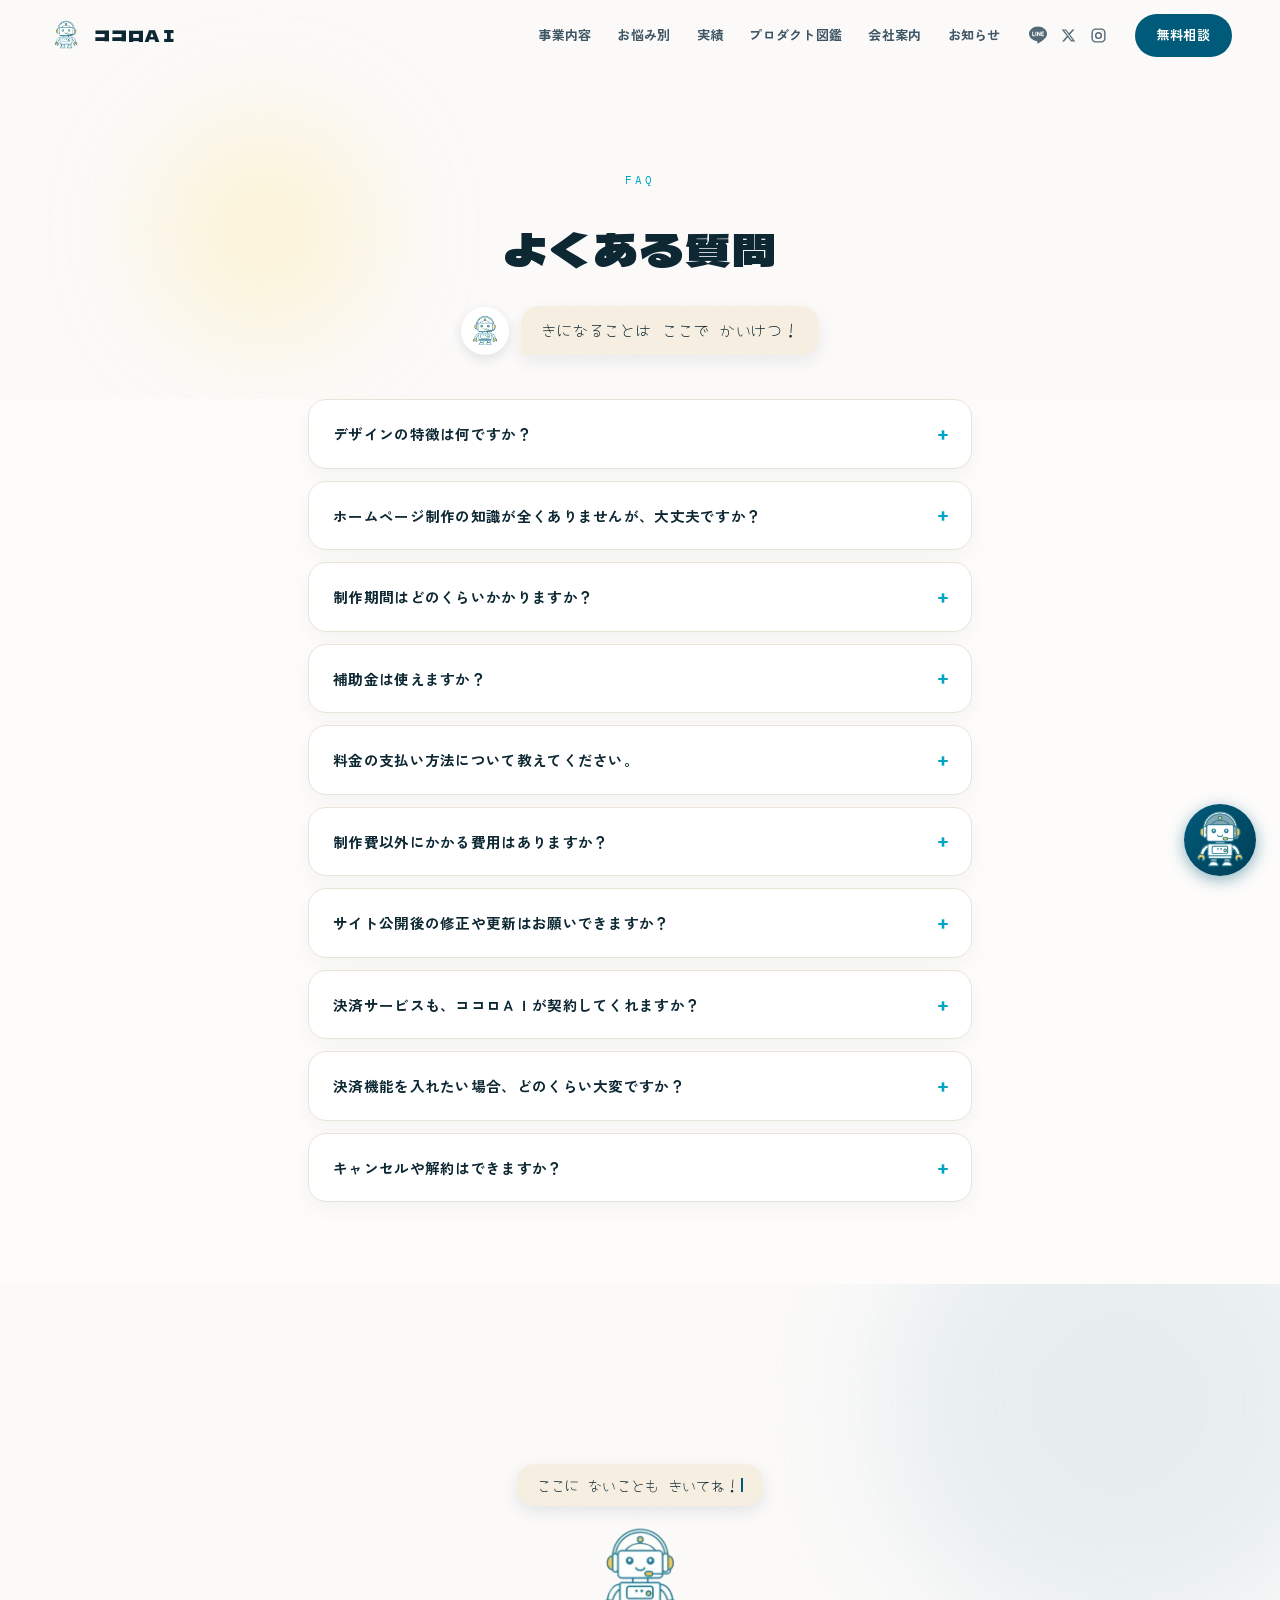
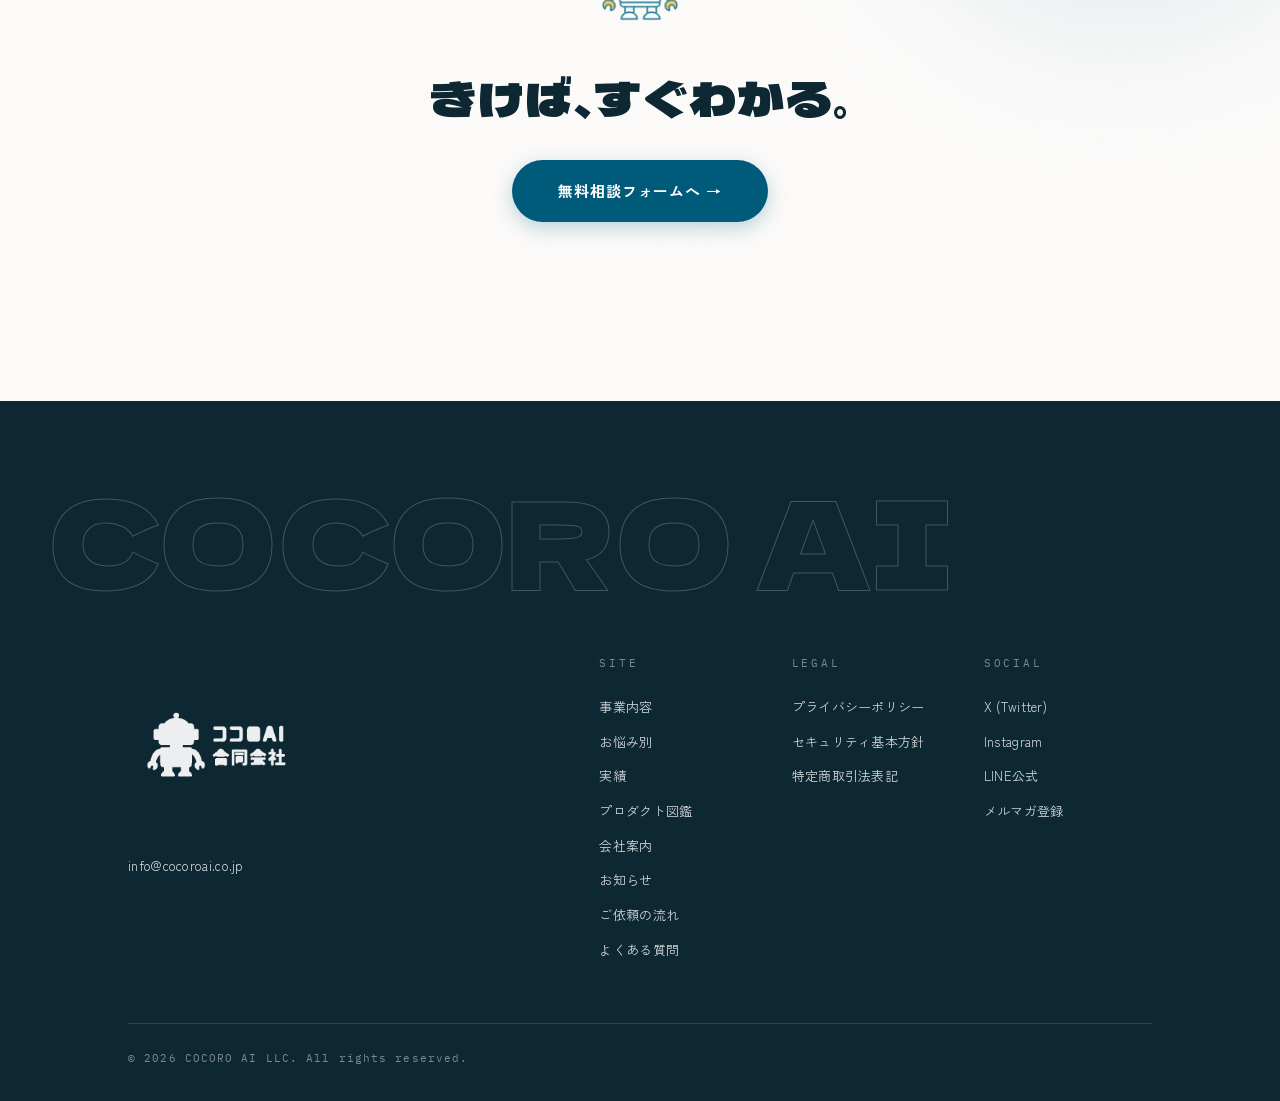
==== commit 25c242ed: "お悩み別ページ復活＋スマホ表示の微調整 - solutions.html: 旧「お悩み別」を新デザイン（チャット吹き出し×タブ）で再構築   4タブ=予約対応/リピーター/HP制作/業務改善、LINE" ====
--- a/faq.html
+++ b/faq.html
@@ -24,7 +24,7 @@
 <link rel="preconnect" href="https://fonts.googleapis.com">
 <link rel="preconnect" href="https://fonts.gstatic.com" crossorigin>
 <link href="https://fonts.googleapis.com/css2?family=Dela+Gothic+One&family=IBM+Plex+Mono:wght@400;500&family=Shippori+Mincho+B1:wght@600;800&family=Yomogi&family=Zen+Kaku+Gothic+New:wght@400;500;700&display=swap" rel="stylesheet">
-<link rel="stylesheet" href="style.css?v=20260612m">
+<link rel="stylesheet" href="style.css?v=20260702a">
 </head>
 <body>
 
@@ -37,6 +37,7 @@
   </a>
   <nav class="gnav" aria-label="メイン">
     <a href="index.html#services">事業内容</a>
+    <a href="solutions.html">お悩み別</a>
     <a href="index.html#works">実績</a>
     <a href="products.html">プロダクト図鑑</a>
     <a href="index.html#about">会社案内</a>
@@ -56,12 +57,13 @@
 <div class="drawer" id="drawer">
   <nav aria-label="モバイルメニュー">
     <a href="index.html#services"><i>01</i>事業内容</a>
-    <a href="index.html#works"><i>02</i>実績</a>
-    <a href="products.html"><i>03</i>プロダクト図鑑</a>
-    <a href="index.html#about"><i>04</i>会社案内</a>
-    <a href="news.html"><i>05</i>お知らせ</a>
-    <a href="faq.html"><i>06</i>よくある質問</a>
-    <a href="flow.html"><i>07</i>ご依頼の流れ</a>
+    <a href="solutions.html"><i>02</i>お悩み別</a>
+    <a href="index.html#works"><i>03</i>実績</a>
+    <a href="products.html"><i>04</i>プロダクト図鑑</a>
+    <a href="index.html#about"><i>05</i>会社案内</a>
+    <a href="news.html"><i>06</i>お知らせ</a>
+    <a href="faq.html"><i>07</i>よくある質問</a>
+    <a href="flow.html"><i>08</i>ご依頼の流れ</a>
     <div class="drawer__sns">
       <a href="https://lin.ee/PIJfwYPT" target="_blank" rel="noopener">LINE</a>
       <a href="https://x.com/cocoroai_llc" target="_blank" rel="noopener">X</a>
@@ -152,6 +154,7 @@
       <div>
         <p class="footer__h">SITE</p>
         <a href="index.html#services">事業内容</a>
+        <a href="solutions.html">お悩み別</a>
         <a href="index.html#works">実績</a>
         <a href="products.html">プロダクト図鑑</a>
         <a href="index.html#about">会社案内</a>
--- a/style.css
+++ b/style.css
@@ -175,17 +175,22 @@
 .drawer {
   position: fixed; inset: 0; z-index: 99;
   background: var(--teal-deep);
-  display: flex; align-items: center; justify-content: center;
+  display: flex;
+  overflow-y: auto;
   opacity: 0; pointer-events: none; transition: opacity .35s;
 }
 .drawer.open { opacity: 1; pointer-events: auto; }
-.drawer nav { display: flex; flex-direction: column; gap: 18px; }
+.drawer nav { display: flex; flex-direction: column; gap: 18px; margin: auto; padding: 76px 24px 44px; }
 .drawer a {
   font-family: var(--disp); font-size: 26px; color: #fff;
   display: flex; align-items: baseline; gap: 14px;
 }
 .drawer a i { font-family: var(--mono); font-style: normal; font-size: 12px; color: var(--aqua); }
 .drawer__cta { color: var(--sun) !important; font-size: 18px !important; margin-top: 16px; }
+@media (max-height: 720px) {
+  .drawer nav { gap: 12px; }
+  .drawer a { font-size: 21px; }
+}
 
 /* ---------- HERO ---------- */
 .hero {
@@ -559,6 +564,11 @@
   font-size: clamp(24px, 4vw, 36px);
   letter-spacing: .03em;
 }
+@media (max-width: 480px) {
+  .svc-panel__head { gap: 14px; }
+  .svc-panel__icon { width: 54px; }
+  .svc-panel__title { font-size: 21px; }
+}
 .chat { display: flex; flex-direction: column; gap: 10px; margin-bottom: 28px; }
 .chat__user {
   align-self: flex-end;
@@ -1494,6 +1504,37 @@
 .flow-notes li::before { content: "・"; position: absolute; left: 0; color: var(--aqua); }
 
 /* ============================================================
+   お悩み別ページ
+   ============================================================ */
+.sol-tabs {
+  display: flex;
+  gap: 10px;
+  flex-wrap: wrap;
+  justify-content: center;
+  padding: 0 var(--pad);
+  margin: 0 auto clamp(34px, 5vw, 50px);
+  max-width: var(--max-w);
+}
+.sol-wrap {
+  max-width: calc(760px + var(--pad) * 2);
+  margin: 0 auto;
+  padding: 0 var(--pad) clamp(56px, 8vw, 90px);
+}
+.sol-panel { display: none; }
+.sol-panel.is-active { display: block; animation: solIn .55s cubic-bezier(.22,1,.36,1); }
+@keyframes solIn {
+  from { opacity: 0; transform: translateY(16px); }
+  to   { opacity: 1; transform: none; }
+}
+.sol-panel .chat { margin-bottom: 26px; }
+.sol-desc { color: var(--ink-soft); margin-bottom: 32px; }
+.sol-panel .svc-panel__sub { margin-top: 6px; }
+.svc-panel__shots--2 {
+  grid-template-columns: repeat(2, 1fr);
+  max-width: 460px;
+}
+
+/* ============================================================
    マイクロインタラクション
    ============================================================ */
 
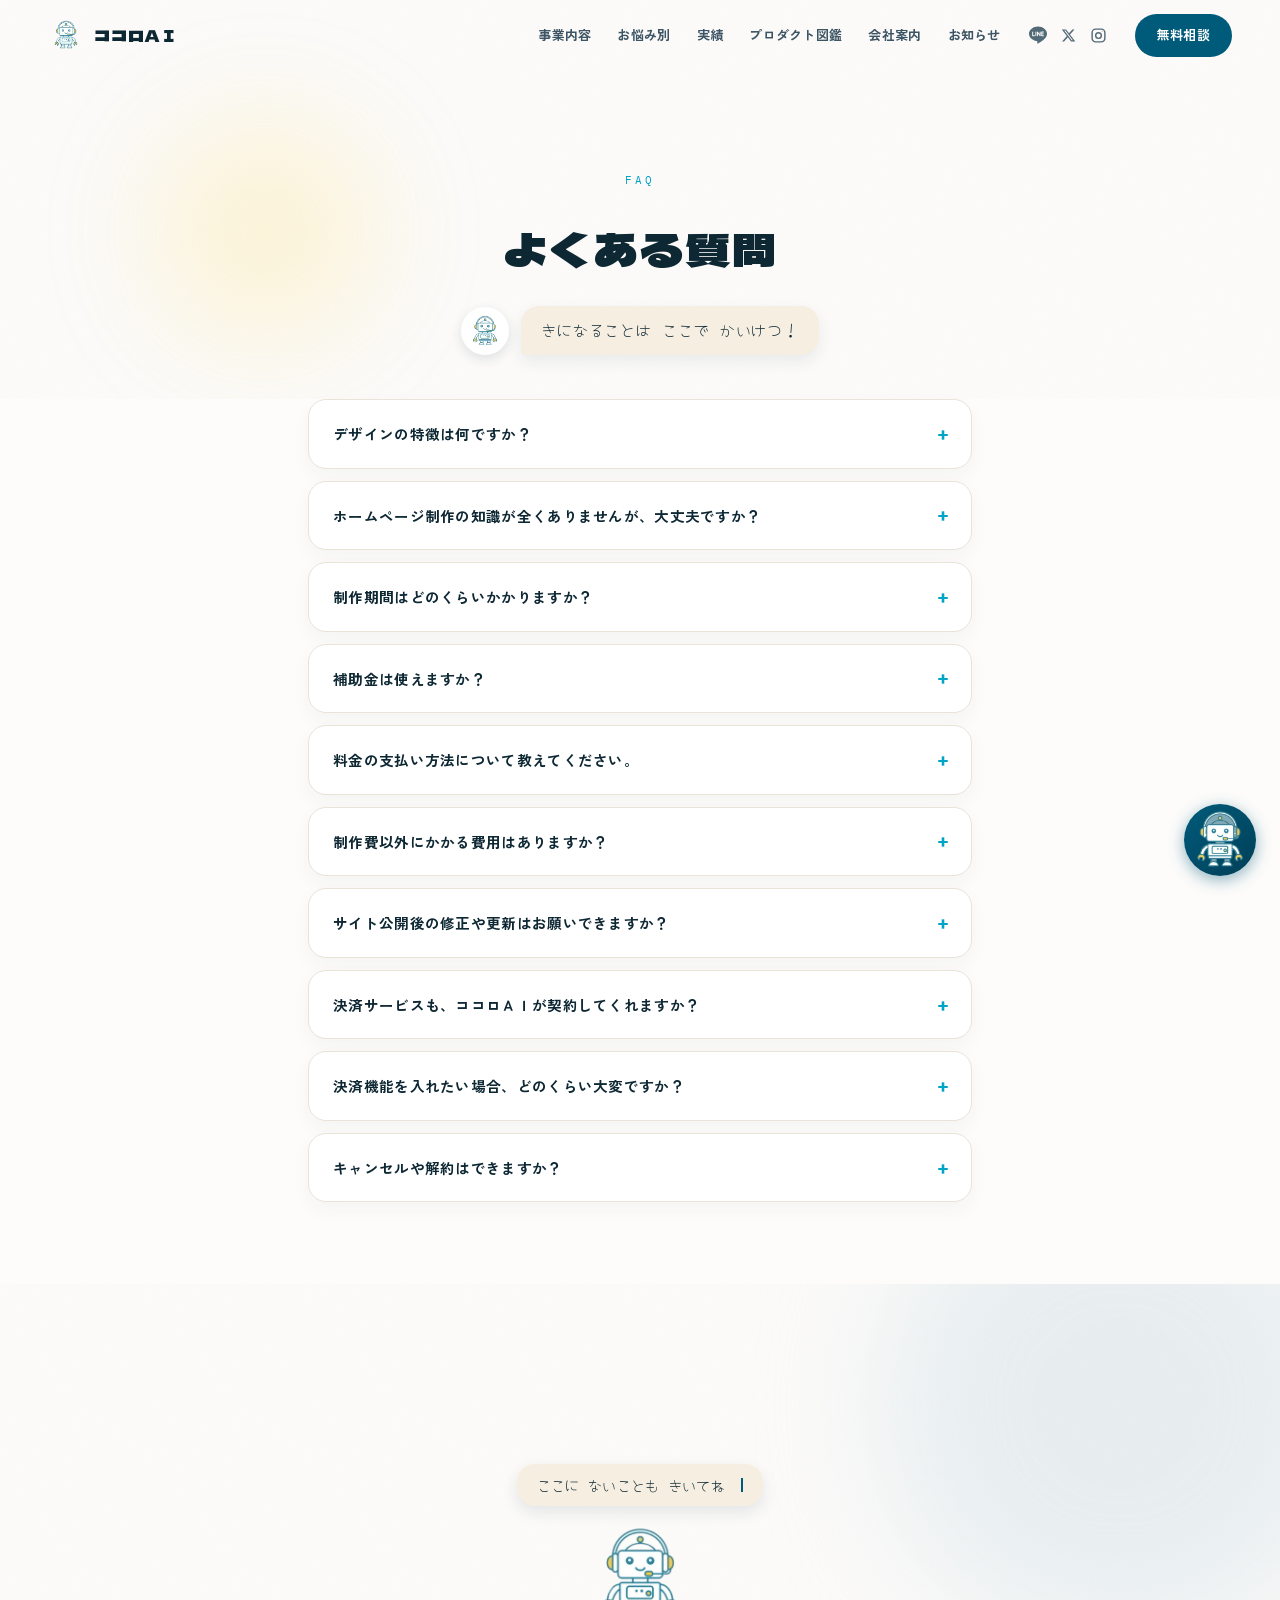
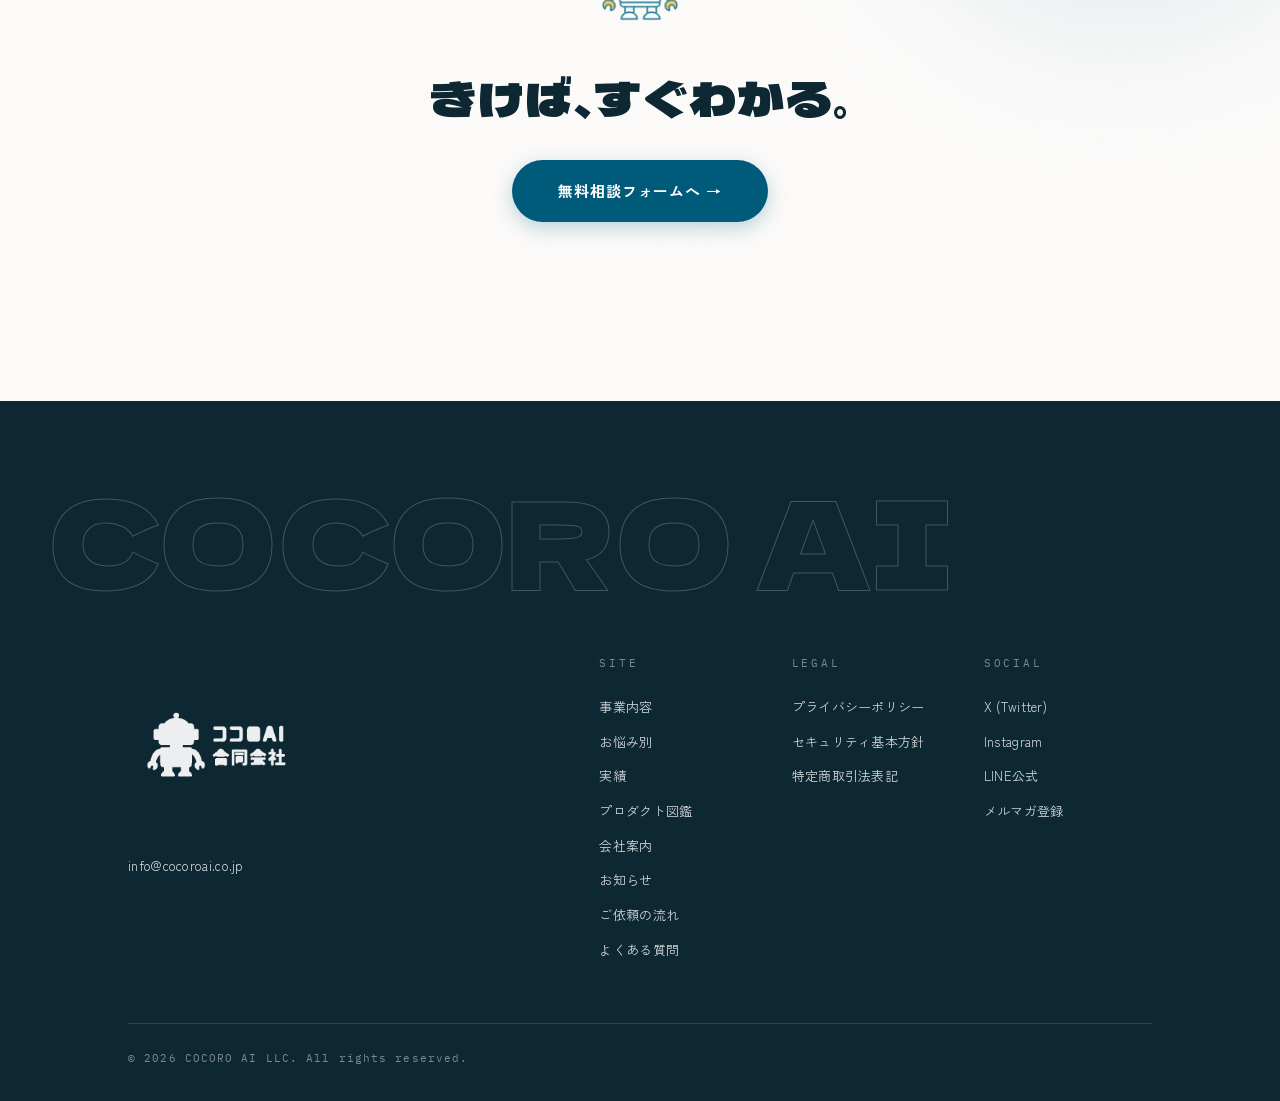
==== commit 884af5fd: "お悩み別: 「すべて」タブ追加＋業務改善の先頭を「しごとの小道具」に - タブ先頭に「✨すべて」を追加（全カテゴリを区切り線つきで一括表示） - 業務改善の「さわれるサンプル」の並びを しごとの小道具" ====
--- a/faq.html
+++ b/faq.html
@@ -24,7 +24,7 @@
 <link rel="preconnect" href="https://fonts.googleapis.com">
 <link rel="preconnect" href="https://fonts.gstatic.com" crossorigin>
 <link href="https://fonts.googleapis.com/css2?family=Dela+Gothic+One&family=IBM+Plex+Mono:wght@400;500&family=Shippori+Mincho+B1:wght@600;800&family=Yomogi&family=Zen+Kaku+Gothic+New:wght@400;500;700&display=swap" rel="stylesheet">
-<link rel="stylesheet" href="style.css?v=20260702a">
+<link rel="stylesheet" href="style.css?v=20260702c">
 </head>
 <body>
 
--- a/style.css
+++ b/style.css
@@ -1522,6 +1522,12 @@
 }
 .sol-panel { display: none; }
 .sol-panel.is-active { display: block; animation: solIn .55s cubic-bezier(.22,1,.36,1); }
+/* 「すべて」表示時：連続するパネルの間に区切り線 */
+.sol-panel.is-active ~ .sol-panel.is-active {
+  margin-top: clamp(44px, 7vw, 64px);
+  padding-top: clamp(40px, 6vw, 56px);
+  border-top: 1px solid var(--hairline);
+}
 @keyframes solIn {
   from { opacity: 0; transform: translateY(16px); }
   to   { opacity: 1; transform: none; }
@@ -1532,6 +1538,24 @@
 .svc-panel__shots--2 {
   grid-template-columns: repeat(2, 1fr);
   max-width: 460px;
+}
+
+/* ============================================================
+   吹き出しの改行制御
+   スペース・句読点の位置でだけ折り返す（1文字だけの孤立改行を防ぐ）
+   ============================================================ */
+.bubble, .robo-say__bubble, .cta__bubble,
+.chat__user, .chat__robo p, .zk-detail__say p,
+.cta__title, .cta__lead {
+  word-break: keep-all;
+  overflow-wrap: anywhere;
+}
+@media (max-width: 640px) {
+  .robo-say__bubble { font-size: 13.5px; padding: 9px 16px; }
+  .chat__robo p { font-size: 13.5px; }
+  .hero .bubble { font-size: 13px; }
+  .cta__bubble { font-size: 13px; }
+  .zk-detail__say p { font-size: 12.5px; }
 }
 
 /* ============================================================
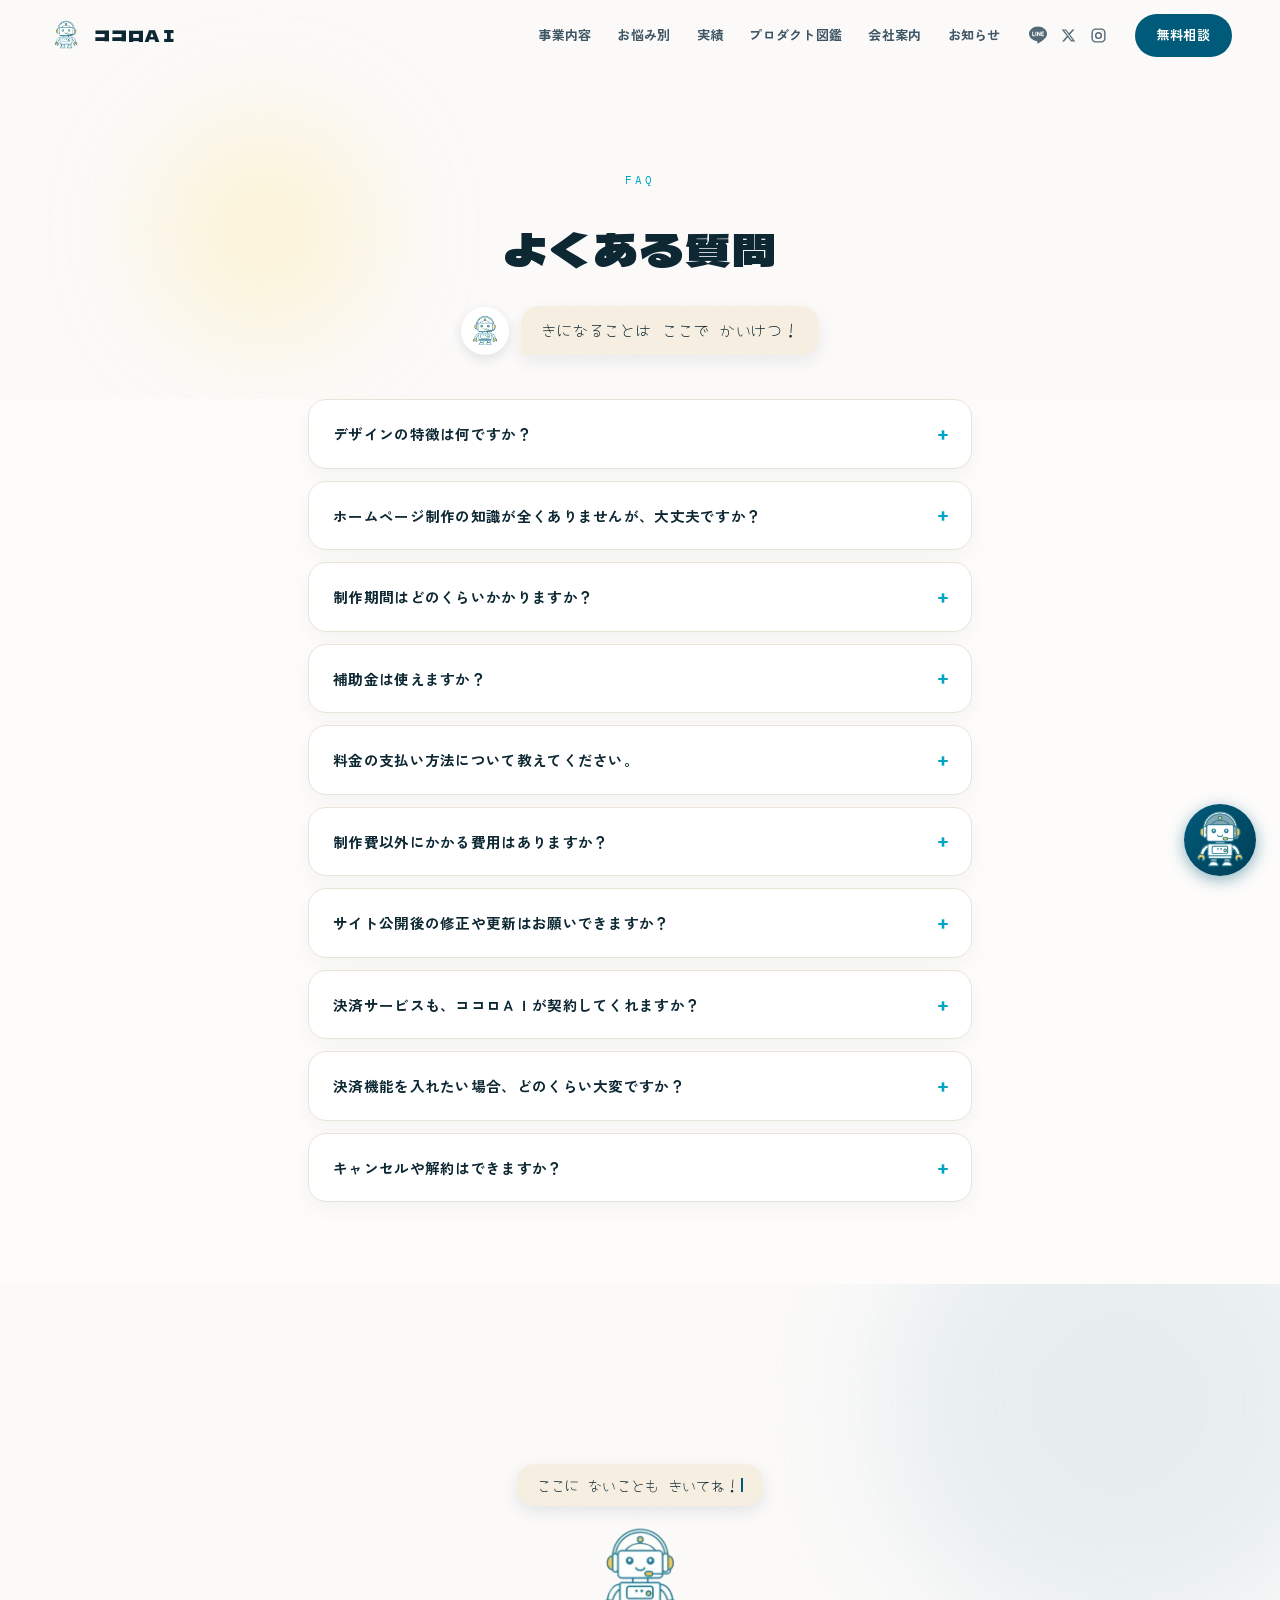
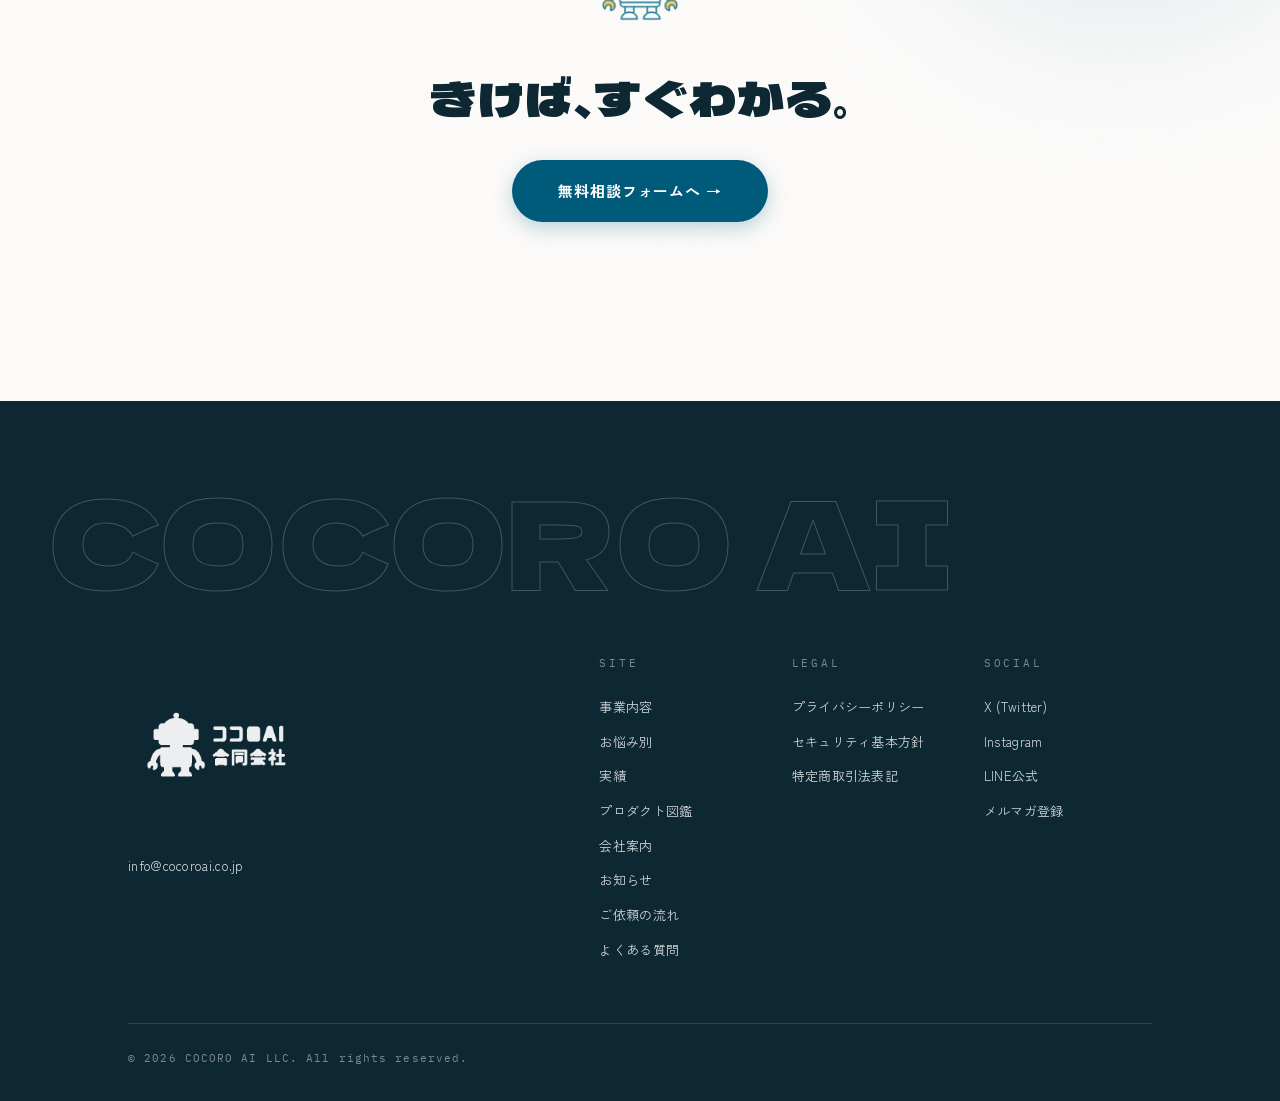
==== commit 6004a4ee: "公式キャラ表記を「ココロボちゃん」に統一（17箇所・全カタカナが正式表記） Co-Authored-By: Claude Fable 5 <noreply@anthropic.com>" ====
--- a/faq.html
+++ b/faq.html
@@ -135,7 +135,7 @@
   <div class="hero__grain" aria-hidden="true"></div>
   <div class="cta__inner reveal">
     <p class="cta__bubble font-hand">ここに ないことも きいてね！</p>
-    <img class="cta__robo" src="images/cocorobot.png" alt="ここロボちゃん" width="120" height="120">
+    <img class="cta__robo" src="images/cocorobot.png" alt="ココロボちゃん" width="120" height="120">
     <h2 class="cta__title">きけば、すぐわかる。</h2>
     <a class="btn btn--primary btn--lg" href="https://cocoroai-contact.super-night-76d8.workers.dev" target="_blank" rel="noopener">無料相談フォームへ →</a>
   </div>
--- a/style.css
+++ b/style.css
@@ -312,7 +312,7 @@
   background: var(--cream-2);
 }
 
-/* ここロボちゃんの案内吹き出し（Morselのエージェント風） */
+/* ココロボちゃんの案内吹き出し（Morselのエージェント風） */
 .robo-say {
   display: flex;
   align-items: flex-end;
@@ -1626,3 +1626,43 @@
   *, *::before, *::after { animation-duration: .01ms !important; animation-iteration-count: 1 !important; transition-duration: .01ms !important; }
   html { scroll-behavior: auto; }
 }
+
+/* ---------- 07 メルマガ帯 ---------- */
+.nlband { padding-top: 0; padding-bottom: 0; }
+.nlband__card {
+  position: relative;
+  overflow: hidden;
+  background: var(--teal-deep);
+  border-radius: 28px;
+  padding: clamp(40px, 6vw, 64px) clamp(28px, 6vw, 72px);
+  display: flex;
+  align-items: center;
+  justify-content: space-between;
+  gap: 40px;
+  box-shadow: var(--shadow-lg);
+}
+.nlband__deco {
+  position: absolute;
+  width: 340px; height: 340px;
+  border-radius: 50%;
+  background: rgba(252,207,39,.14);
+  top: -160px; right: -110px;
+  pointer-events: none;
+}
+.nlband__text { position: relative; z-index: 1; max-width: 520px; }
+.nlband__title {
+  font-family: var(--disp);
+  font-weight: 400;
+  font-size: clamp(20px, 2.8vw, 30px);
+  letter-spacing: .03em;
+  line-height: 1.5;
+  color: #fff;
+  margin-bottom: 14px;
+}
+.nlband__lead { color: rgba(255,255,255,.85); font-size: 14px; line-height: 1.9; }
+.nlband__action { position: relative; z-index: 1; text-align: center; flex-shrink: 0; }
+.nlband__note { color: var(--sun); font-size: 13px; margin-top: 12px; }
+@media (max-width: 700px) {
+  .nlband__card { flex-direction: column; align-items: flex-start; gap: 28px; }
+  .nlband__action { text-align: left; }
+}
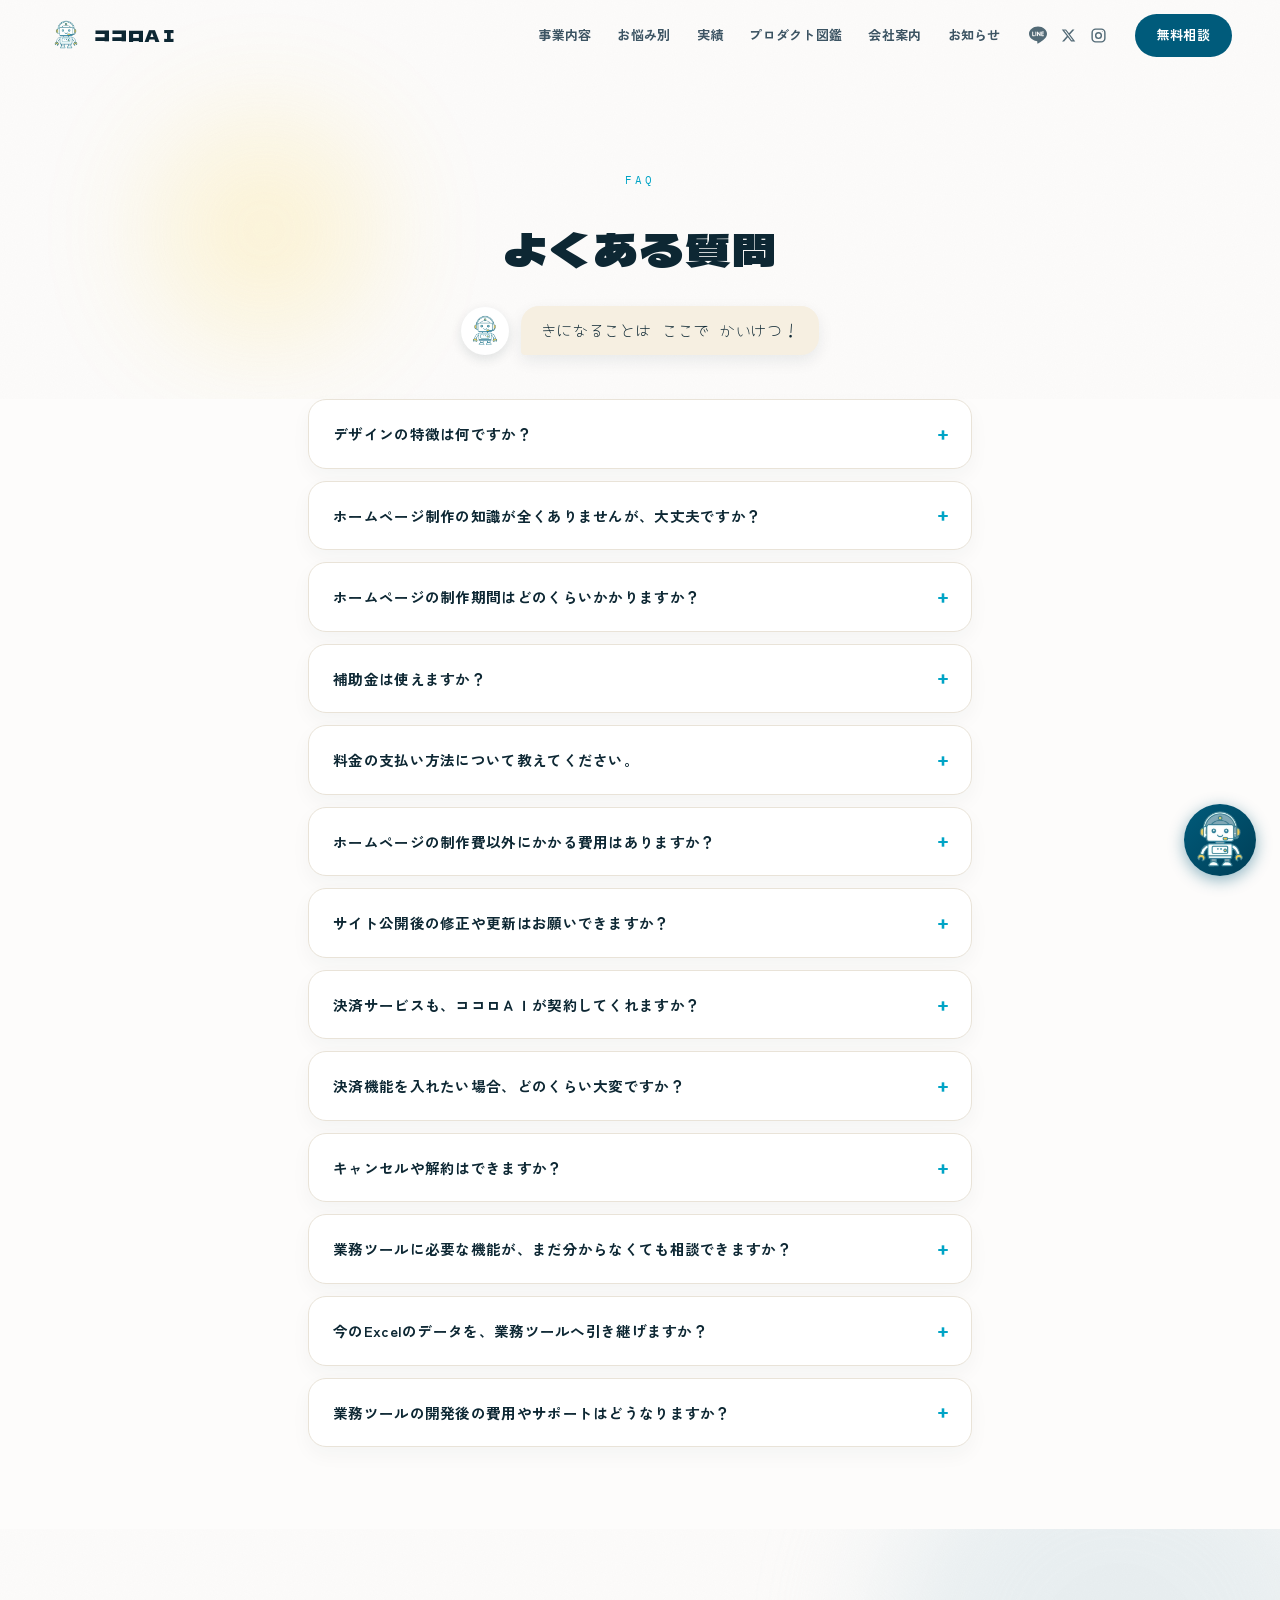
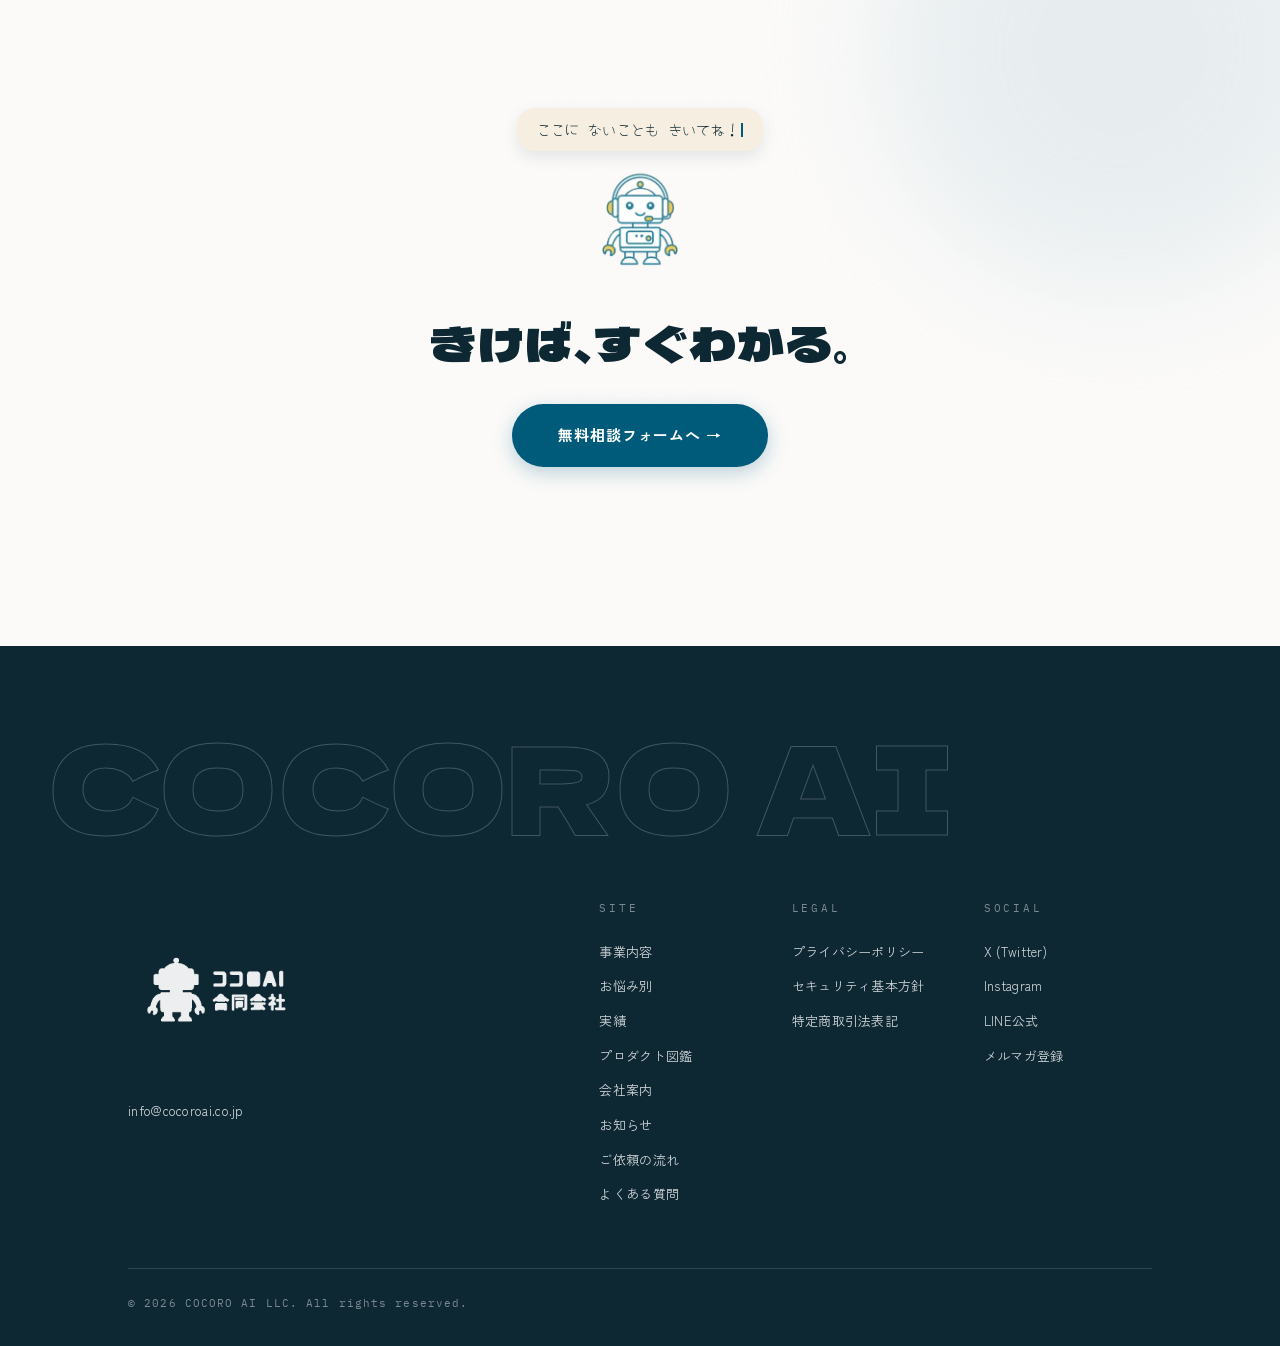
==== commit de50886d: "Clarify custom business tools and reorder services" ====
--- a/faq.html
+++ b/faq.html
@@ -24,7 +24,7 @@
 <link rel="preconnect" href="https://fonts.googleapis.com">
 <link rel="preconnect" href="https://fonts.gstatic.com" crossorigin>
 <link href="https://fonts.googleapis.com/css2?family=Dela+Gothic+One&family=IBM+Plex+Mono:wght@400;500&family=Shippori+Mincho+B1:wght@600;800&family=Yomogi&family=Zen+Kaku+Gothic+New:wght@400;500;700&display=swap" rel="stylesheet">
-<link rel="stylesheet" href="style.css?v=20260702c">
+<link rel="stylesheet" href="style.css?v=20261005a">
 </head>
 <body>
 
@@ -97,7 +97,7 @@
     <div class="faq__a"><p>はい、全く問題ありません。「おまかせプラン」では、企画からデザイン、文章作成、公開まで、専門知識が必要な部分は私たちがサポート・代行いたします。お客様には、簡単なヒアリングにお答えいただくだけで結構です。</p></div>
   </details>
   <details class="faq reveal">
-    <summary>制作期間はどのくらいかかりますか？</summary>
+    <summary>ホームページの制作期間はどのくらいかかりますか？</summary>
     <div class="faq__a"><p>素材（原稿・写真など）が揃ってから、目安として「エントリープラン」で約1〜2週間、「おまかせプラン」で約3〜4週間ほどです。</p><p class="faq__note">※お急ぎの場合は、可能な限り対応いたしますのでお気軽にご相談ください。</p></div>
   </details>
   <details class="faq reveal">
@@ -106,10 +106,10 @@
   </details>
   <details class="faq reveal">
     <summary>料金の支払い方法について教えてください。</summary>
-    <div class="faq__a"><p>お互いが安心して進められるよう、ご契約後に着手金として制作費の3割をお預かりし、その入金をもって制作に着手します。残りは公開・ご確認後のお支払いです。</p><p>お支払い方法：銀行振込／クレジットカード。分割払い（クレジットカード）は6回・12回払いに対応しています。</p><p class="faq__note">※分割払いをご希望の場合はお問い合わせ時にお知らせください。</p></div>
+    <div class="faq__a"><p>お互いが安心して進められるよう、ホームページ制作では、ご契約後に着手金として制作費の3割をお預かりし、その入金をもって制作に着手します。残りは公開・ご確認後のお支払いです。業務ツールの開発では、開発範囲・費用・お支払い条件を個別にご案内し、ご契約前に確認します。</p><p>ホームページ制作のお支払い方法：銀行振込／クレジットカード。分割払い（クレジットカード）は6回・12回払いに対応しています。</p><p class="faq__note">※分割払いをご希望の場合はお問い合わせ時にお知らせください。</p></div>
   </details>
   <details class="faq reveal">
-    <summary>制作費以外にかかる費用はありますか？</summary>
+    <summary>ホームページの制作費以外にかかる費用はありますか？</summary>
     <div class="faq__a"><p>公開後の運用保守プランを別途ご用意しています。月額制で、更新サポートやレポート作成などをお選びいただけます。詳しくはお問い合わせ時にご案内します。</p></div>
   </details>
   <details class="faq reveal">
@@ -126,7 +126,19 @@
   </details>
   <details class="faq reveal">
     <summary>キャンセルや解約はできますか？</summary>
-    <div class="faq__a"><p>可能です。制作（初期費用）は、着手後にキャンセルされる場合、進行状況に応じたキャンセル料を申し受けます（前払いの着手金はこのキャンセル料に充当し、下回る分は返金します）。詳しい区分は契約書でご案内します。</p><p>月額運用／保守は、前月末までにご連絡いただければ翌月から停止できます。</p></div>
+    <div class="faq__a"><p>ホームページ制作では、着手後にキャンセルされる場合、進行状況に応じたキャンセル料を申し受けます（前払いの着手金はこのキャンセル料に充当し、下回る分は返金します）。詳しい区分は契約書でご案内します。</p><p>ホームページの月額運用／保守は、前月末までにご連絡いただければ翌月から停止できます。業務ツールの開発・維持管理のキャンセルや終了条件は、個別の契約でご案内します。</p></div>
+  </details>
+  <details class="faq reveal">
+    <summary>業務ツールに必要な機能が、まだ分からなくても相談できますか？</summary>
+    <div class="faq__a"><p>はい。今の管理方法と、困っていることを教えてください。普段の仕事の流れを伺い、必要な機能から一緒に整理します。まずは一つの業務から始めることもご相談いただけます。</p></div>
+  </details>
+  <details class="faq reveal">
+    <summary>今のExcelのデータを、業務ツールへ引き継げますか？</summary>
+    <div class="faq__a"><p>引き継ぎたいデータの形式や内容を確認し、移行できる範囲と方法をご提案します。既存システムとの連携も含め、対応可否・作業範囲・費用は個別にご案内します。</p></div>
+  </details>
+  <details class="faq reveal">
+    <summary>業務ツールの開発後の費用やサポートはどうなりますか？</summary>
+    <div class="faq__a"><p>維持管理や外部サービスの利用にかかる費用、サポートの範囲を、ご契約前にご案内します。機能の追加・変更も、内容を確認して個別にお見積もりします。</p></div>
   </details>
 </section>
 
@@ -181,6 +193,6 @@
 </footer>
 
 <script src="main.js?v=20260612j"></script>
-<script src="chat-widget.js"></script>
+<script src="chat-widget.js?v=20261005a"></script>
 </body>
 </html>
--- a/style.css
+++ b/style.css
@@ -653,6 +653,45 @@
   animation-timing-function: cubic-bezier(.22,1,.36,1);
 }
 
+
+/* 業務ツールの紹介：既存のサービス詳細とお悩み別で共通 */
+.work-copy { margin-bottom: 30px; color: var(--ink-soft); }
+.work-copy__title { font-family: var(--serif); font-size: clamp(22px, 2.8vw, 29px); line-height: 1.6; letter-spacing: .03em; color: var(--ink); margin-bottom: 20px; }
+.work-copy p + p { margin-top: 12px; }
+.work-overview { display: grid; grid-template-columns: .9fr 1.1fr; gap: 30px; align-items: start; margin: 34px 0; }
+.work-benefits ul { list-style: none; }
+.work-benefits li { padding: 13px 0; border-bottom: 1px solid var(--hairline); }
+.work-benefits li:first-child { padding-top: 0; }
+.work-benefits strong { font-size: 15px; color: var(--teal); }
+.work-benefits p { font-size: 13px; color: var(--ink-soft); margin-top: 4px; }
+.work-example { min-width: 0; border: 1px solid var(--line); border-radius: 18px; background: #fff; box-shadow: var(--shadow-soft); padding: 20px; }
+.work-example figcaption { display: flex; flex-wrap: wrap; gap: 8px; align-items: center; font-size: 12px; color: var(--ink-mute); margin-bottom: 16px; }
+.work-example figcaption span { padding: 1px 8px; border-radius: 4px; background: var(--cream); color: var(--sun-ink); font-size: 11px; }
+.work-example__head { padding-bottom: 14px; border-bottom: 2px solid var(--teal-soft); }
+.work-example__head strong { display: block; font-size: 18px; }
+.work-example__head > span { font-size: 12px; color: var(--ink-mute); }
+.work-example table { width: 100%; table-layout: fixed; border-collapse: collapse; font-size: 12px; margin-top: 10px; }
+.work-example th, .work-example td { text-align: left; padding: 10px 4px; border-bottom: 1px solid var(--line); overflow-wrap: anywhere; vertical-align: middle; }
+.work-example thead th { color: var(--ink-mute); font-weight: 500; }
+.work-example tbody th { font-weight: 700; }
+.work-example__tag { display: inline-block; padding: 3px 7px; border-radius: 5px; background: var(--teal-softer); color: var(--teal-deep); line-height: 1.6; }
+.work-example__note { font-size: 11px; line-height: 1.8; color: var(--ink-mute); margin-top: 14px; }
+.work-next { padding: 24px 28px; border-left: 3px solid var(--teal); background: var(--teal-softer); border-radius: 0 12px 12px 0; margin-bottom: 34px; }
+.work-next h3 { font-family: var(--serif); font-size: 21px; line-height: 1.6; margin-bottom: 10px; }
+.work-next p { font-size: 14px; color: var(--ink-soft); }
+.work-cta > p { margin-bottom: 16px; color: var(--ink-soft); font-size: 14px; }
+.work-cta .work-cta__note { font-size: 12px; color: var(--ink-mute); margin-top: 12px; }
+@media (max-width: 720px) {
+  .work-overview { grid-template-columns: 1fr; gap: 24px; }
+  .work-next { padding: 20px; }
+}
+@media (max-width: 400px) {
+  .work-example { padding: 16px 12px; }
+  .work-example th, .work-example td { padding: 9px 3px; }
+  .work-example__tag { padding: 3px 4px; }
+  .work-cta .btn { padding: 14px 18px; font-size: 13px; }
+}
+
 /* ---------- 02 実績：横スクロールレール ---------- */
 .sec-works {
   position: relative;
@@ -1200,9 +1239,30 @@
 }
 .zk-sats--3 { grid-template-columns: repeat(3, 1fr); }
 .zk-sat {
+  position: relative;
   text-align: center;
   padding: 14px 8px;
   border-radius: 18px;
+}
+/* NEWバッジ（アイコン右上に少し重なる横長ピル） */
+.zk-sat__new {
+  position: absolute;
+  z-index: 2;
+  top: 6px;
+  left: 50%;
+  margin-left: 12px;          /* アイコン中心から右へ＝右上に少し重なる */
+  font-family: var(--mono);
+  font-size: 9px;
+  font-weight: 700;
+  letter-spacing: .06em;
+  line-height: 1;
+  color: var(--sun-ink);
+  background: var(--sun);
+  border: 1.5px solid #fff;
+  border-radius: 999px;
+  padding: 3px 8px 4px;
+  box-shadow: 0 3px 8px rgba(13,39,51,.2);
+  pointer-events: none;
 }
 .zk-sat img {
   width: clamp(52px, 6.5vw, 64px);
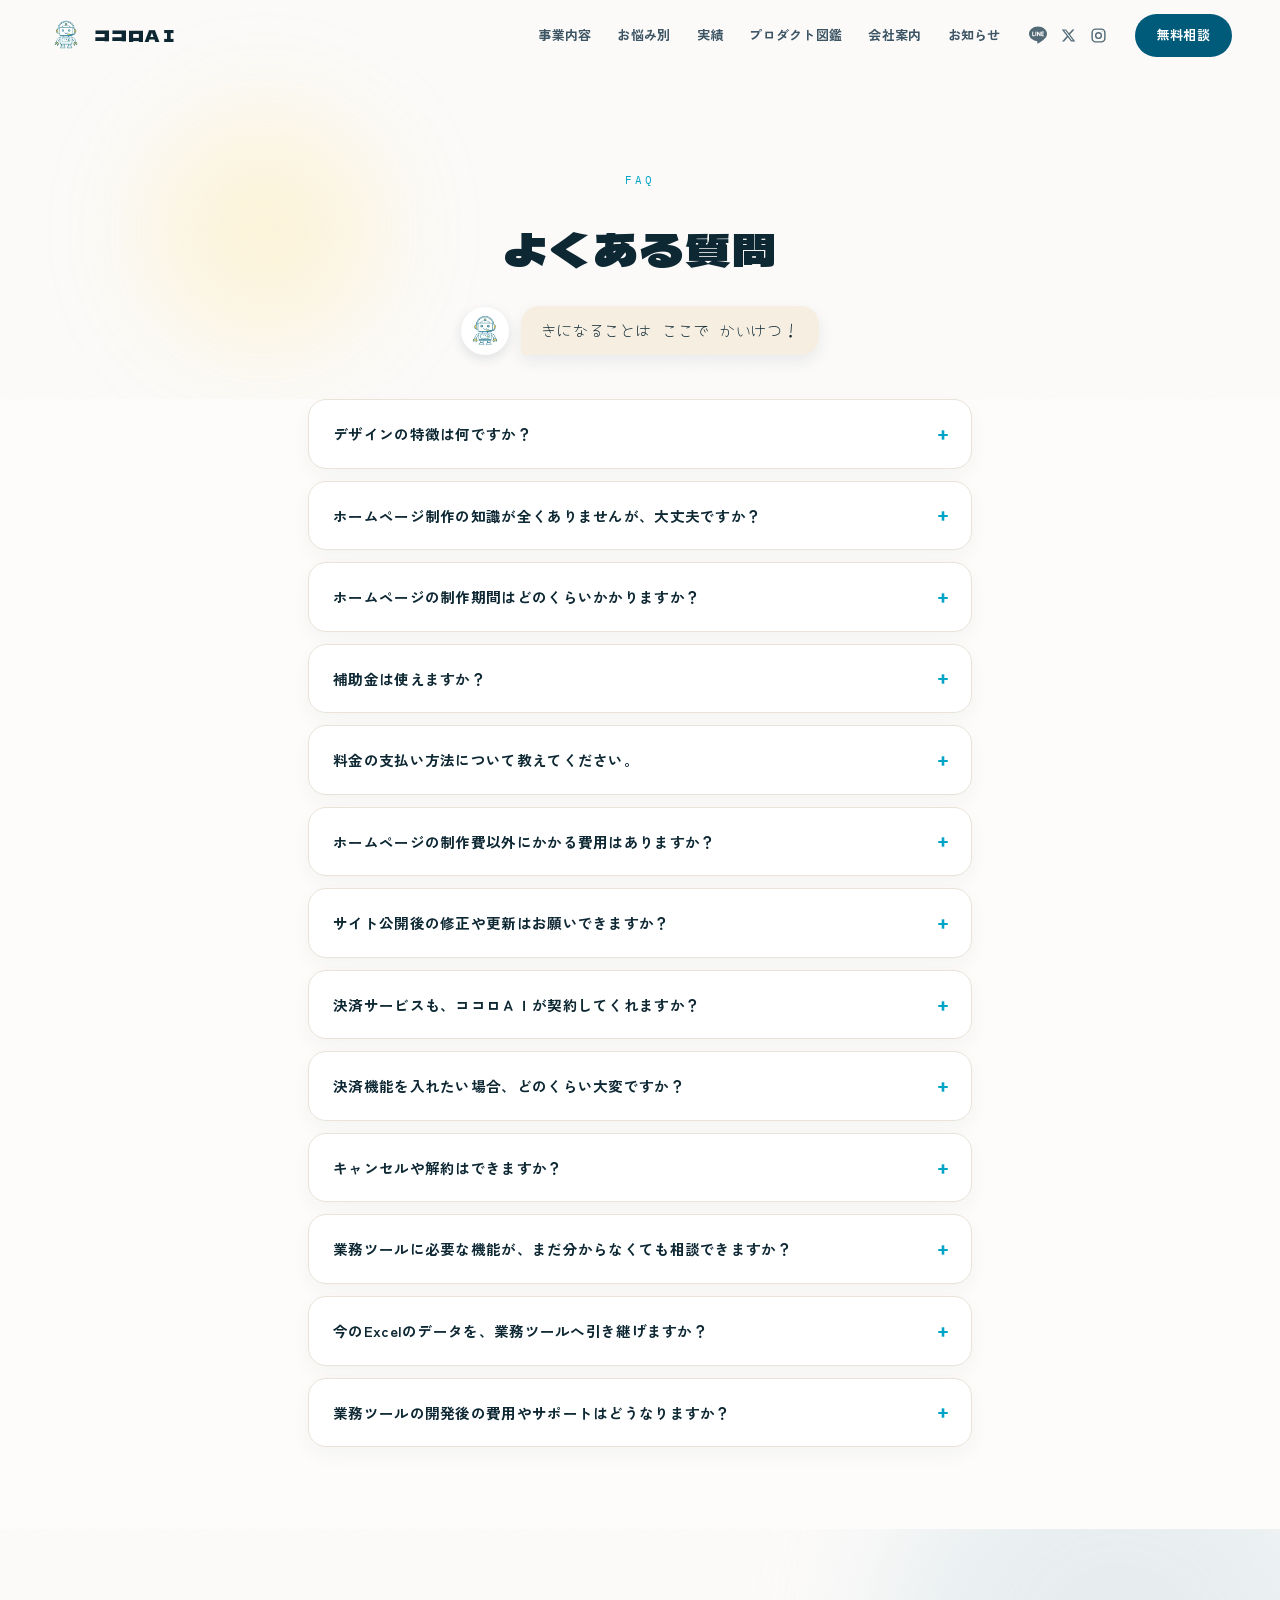
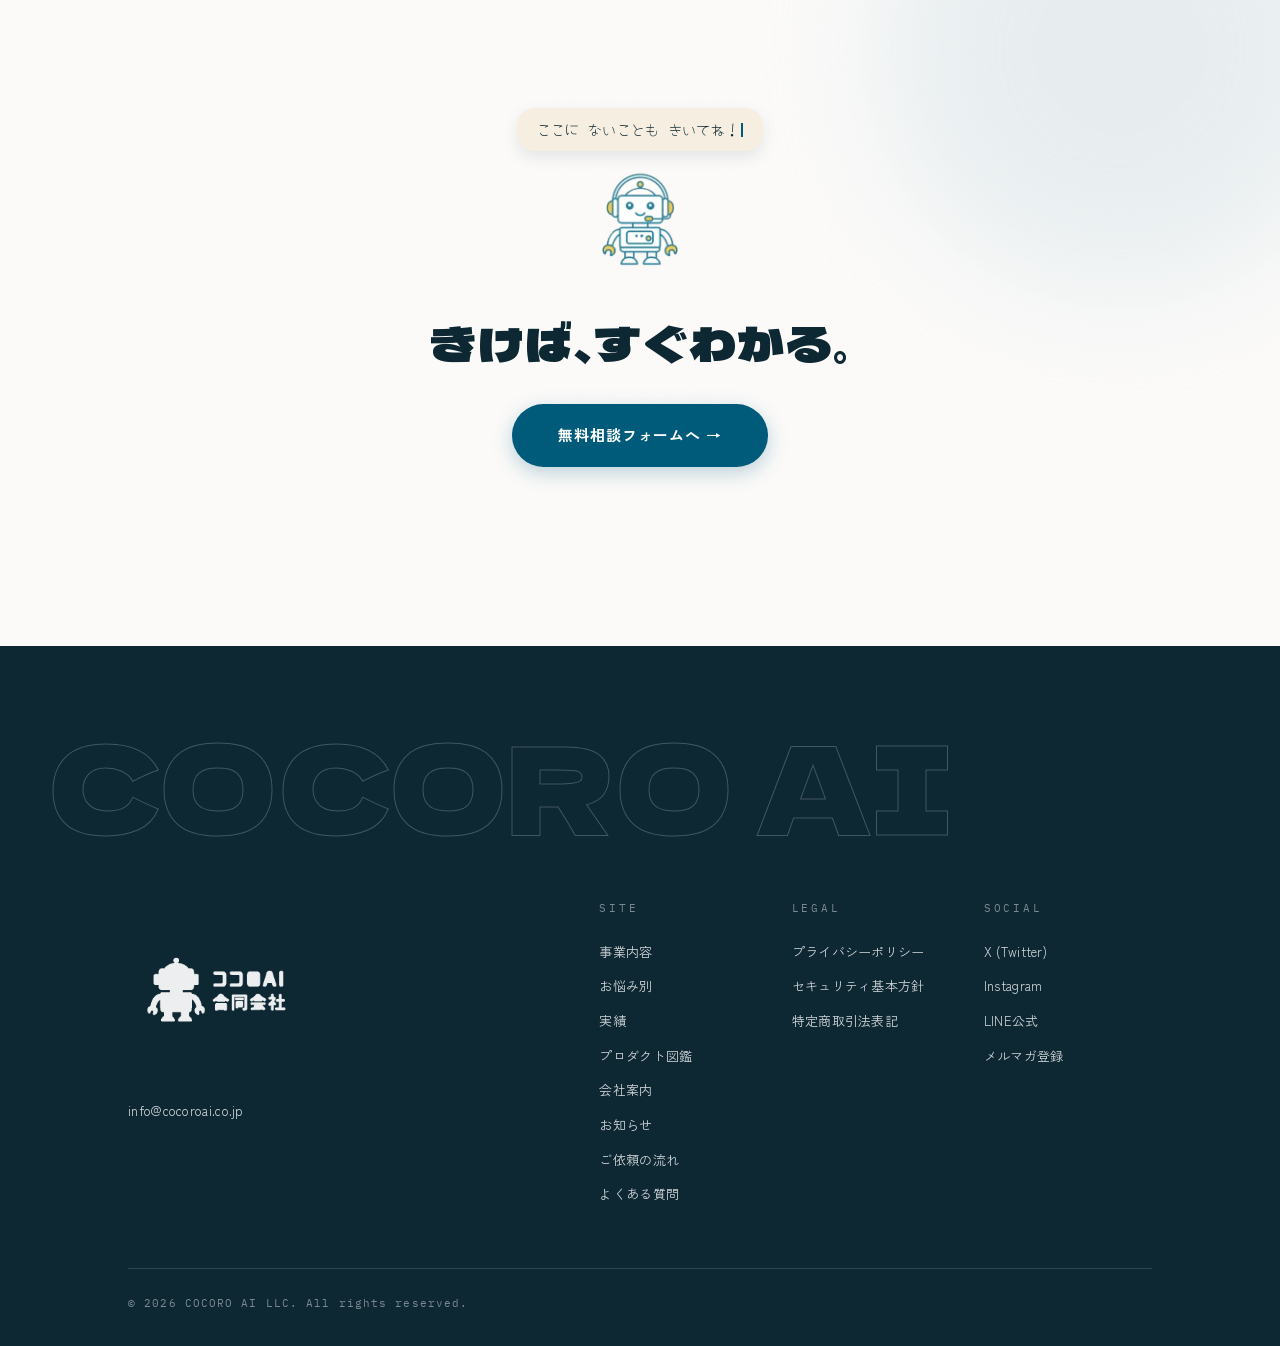
==== commit 37df8d18: "fix: temporarily close the Kokorobo chat widget on all pages (owner request) The chat API accepted r" ====
--- a/faq.html
+++ b/faq.html
@@ -7,20 +7,20 @@
 <link rel="apple-touch-icon" sizes="180x180" href="images/apple-touch-icon.png">
 <title>よくある質問｜ココロＡＩ合同会社</title>
 <meta name="description" content="ホームページ制作・LINEミニアプリ・料金・お支払いなど、よくいただくご質問にお答えします。">
-<link rel="canonical" href="https://www.cocoroai.co.jp/faq.html">
+<link rel="canonical" href="https://cocoroai.co.jp/faq.html">
 <meta property="og:title" content="よくある質問｜ココロＡＩ合同会社">
 <meta property="og:description" content="ホームページ制作・LINEミニアプリ・料金・お支払いなど、よくいただくご質問にお答えします。">
-<meta property="og:url" content="https://www.cocoroai.co.jp/faq.html">
+<meta property="og:url" content="https://cocoroai.co.jp/faq.html">
 <meta property="og:type" content="website">
 <meta property="og:site_name" content="ココロＡＩ合同会社">
 <meta property="og:locale" content="ja_JP">
-<meta property="og:image" content="https://www.cocoroai.co.jp/images/ogp.png">
+<meta property="og:image" content="https://cocoroai.co.jp/images/ogp.png">
 <meta property="og:image:width" content="1200">
 <meta property="og:image:height" content="630">
 <meta name="twitter:card" content="summary_large_image">
 <meta name="twitter:title" content="よくある質問｜ココロＡＩ合同会社">
 <meta name="twitter:description" content="ホームページ制作・LINEミニアプリ・料金・お支払いなど、よくいただくご質問にお答えします。">
-<meta name="twitter:image" content="https://www.cocoroai.co.jp/images/ogp.png">
+<meta name="twitter:image" content="https://cocoroai.co.jp/images/ogp.png">
 <link rel="preconnect" href="https://fonts.googleapis.com">
 <link rel="preconnect" href="https://fonts.gstatic.com" crossorigin>
 <link href="https://fonts.googleapis.com/css2?family=Dela+Gothic+One&family=IBM+Plex+Mono:wght@400;500&family=Shippori+Mincho+B1:wght@600;800&family=Yomogi&family=Zen+Kaku+Gothic+New:wght@400;500;700&display=swap" rel="stylesheet">
@@ -193,6 +193,5 @@
 </footer>
 
 <script src="main.js?v=20260612j"></script>
-<script src="chat-widget.js?v=20261005a"></script>
 </body>
 </html>
--- a/style.css
+++ b/style.css
@@ -103,6 +103,8 @@
 .btn--ghost:hover { transform: translateY(-2px) rotate(.5deg); border-color: var(--teal); color: var(--teal); }
 .btn--light { background: var(--paper); color: var(--teal-deep); }
 .btn--light:hover { transform: translateY(-2px); }
+.btn--sun { background: var(--sun); color: var(--ink); box-shadow: 0 8px 22px rgba(0,0,0,.18); }
+.btn--sun:hover { transform: translateY(-2px) rotate(-.5deg); box-shadow: 0 12px 28px rgba(0,0,0,.24); }
 .btn--lg { padding: 17px 46px; font-size: 15px; }
 
 .textlink {
@@ -143,6 +145,11 @@
 }
 .gnav a:hover { color: var(--teal); }
 .gnav a:hover::after { transform: scaleX(1); transform-origin: left; }
+.gnav a.has-new::before {
+  content: ""; position: absolute; top: 2px; right: -9px;
+  width: 7px; height: 7px; border-radius: 50%;
+  background: var(--sun); box-shadow: 0 0 0 2px var(--paper);
+}
 .header-sns { display: flex; align-items: center; gap: 14px; }
 .header-sns a {
   color: var(--ink-mute);
@@ -221,6 +228,59 @@
   pointer-events: none;             /* インクを触れるように */
 }
 .hero__inner a { pointer-events: auto; }
+.hero-news {
+  display: inline-flex;
+  align-items: center;
+  gap: 12px;
+  max-width: 100%;
+  margin-bottom: 30px;
+  padding: 6px 18px 6px 6px;
+  border: 1px solid var(--hairline);
+  border-radius: 999px;
+  background: rgba(255,255,255,.82);
+  backdrop-filter: blur(6px);
+  box-shadow: var(--shadow-soft);
+  font-size: 13px;
+  line-height: 1.6;
+  color: var(--ink);
+  animation: lineUp 1.1s .7s cubic-bezier(.22,1,.36,1) both;
+  transition: border-color .25s, translate .25s;
+}
+.hero-news:hover { border-color: var(--aqua); translate: 0 -2px; }
+.hero-news__label {
+  flex-shrink: 0;
+  font-family: var(--mono);
+  font-size: 10.5px;
+  font-weight: 500;
+  letter-spacing: .12em;
+  color: var(--teal);
+  border: 1.5px solid var(--aqua);
+  border-radius: 999px;
+  padding: 2px 10px;
+}
+.hero-news.is-new .hero-news__label { background: var(--sun); border-color: var(--sun); color: var(--ink); }
+.hero-news time { flex-shrink: 0; font-family: var(--mono); font-size: 12px; color: var(--ink-mute); }
+.hero-news__text {
+  min-width: 0;
+  overflow: hidden;
+  text-overflow: ellipsis;
+  white-space: nowrap;
+  font-weight: 500;
+}
+.hero-news__arrow { flex-shrink: 0; color: var(--aqua); transition: transform .25s; }
+.hero-news:hover .hero-news__arrow { transform: translateX(3px); }
+@media (max-width: 640px) {
+  .hero-news {
+    display: grid;
+    grid-template-columns: auto 1fr auto;
+    gap: 4px 10px;
+    border-radius: 18px;
+    padding: 10px 14px;
+    margin-bottom: 26px;
+  }
+  .hero-news__text { grid-column: 1 / -1; grid-row: 2; white-space: normal; font-size: 13px; }
+  .hero-news__arrow { grid-column: 3; grid-row: 1; justify-self: end; }
+}
 .hero__kicker {
   font-family: var(--mono);
   font-size: 11px;
@@ -970,9 +1030,24 @@
   flex-shrink: 0;
 }
 .news-list p { font-size: 14px; }
+.news-new {
+  flex-shrink: 0;
+  font-family: var(--mono);
+  font-size: 10px;
+  font-weight: 500;
+  letter-spacing: .1em;
+  line-height: 1.7;
+  background: var(--sun);
+  color: var(--ink);
+  border-radius: 999px;
+  padding: 1px 9px;
+}
+.news-new--drawer { font-size: 11px; margin-left: 10px; vertical-align: middle; }
 @media (max-width: 640px) {
   .news-list li { flex-wrap: wrap; gap: 10px; }
   .news-list p { width: 100%; }
+  .news-link { flex-wrap: wrap; gap: 10px; }
+  .news-link .news-arrow { display: none; }
 }
 
 /* ---------- CTA ---------- */
@@ -1654,7 +1729,7 @@
 }
 
 /* マグネットボタン */
-.btn--primary, .btn--light, .header-cta { transition-property: transform, box-shadow, background, translate; transition-duration: .25s; }
+.btn--primary, .btn--light, .btn--sun, .header-cta { transition-property: transform, box-shadow, background, translate; transition-duration: .25s; }
 
 /* インクリビール（アイコンが墨のように円形に現れる） */
 .reveal .svc-card__icon, .reveal .zk-feature__icon, .zk-sat.reveal img,
@@ -1688,41 +1763,107 @@
 }
 
 /* ---------- 07 メルマガ帯 ---------- */
-.nlband { padding-top: 0; padding-bottom: 0; }
+.nlband { padding-top: 0; padding-bottom: 0; scroll-margin-top: 72px; }
 .nlband__card {
   position: relative;
   overflow: hidden;
   background: var(--teal-deep);
   border-radius: 28px;
-  padding: clamp(40px, 6vw, 64px) clamp(28px, 6vw, 72px);
+  padding: clamp(44px, 6vw, 72px) clamp(28px, 6vw, 72px);
   display: flex;
   align-items: center;
   justify-content: space-between;
-  gap: 40px;
+  gap: clamp(32px, 5vw, 64px);
   box-shadow: var(--shadow-lg);
 }
 .nlband__deco {
   position: absolute;
-  width: 340px; height: 340px;
+  width: 420px; height: 420px;
   border-radius: 50%;
   background: rgba(252,207,39,.14);
-  top: -160px; right: -110px;
+  top: -170px; right: -120px;
   pointer-events: none;
 }
-.nlband__text { position: relative; z-index: 1; max-width: 520px; }
+.nlband__text { position: relative; z-index: 1; max-width: 500px; }
+.nlband__badge {
+  display: inline-block;
+  font-size: 12px;
+  font-weight: 700;
+  letter-spacing: .08em;
+  color: var(--sun);
+  border: 1.5px solid rgba(252,207,39,.6);
+  border-radius: 999px;
+  padding: 3px 14px;
+  margin-bottom: 14px;
+}
+.nlband__badge span { opacity: .6; }
 .nlband__title {
   font-family: var(--disp);
   font-weight: 400;
-  font-size: clamp(20px, 2.8vw, 30px);
+  font-size: clamp(22px, 3.2vw, 34px);
   letter-spacing: .03em;
   line-height: 1.5;
   color: #fff;
-  margin-bottom: 14px;
-}
-.nlband__lead { color: rgba(255,255,255,.85); font-size: 14px; line-height: 1.9; }
-.nlband__action { position: relative; z-index: 1; text-align: center; flex-shrink: 0; }
-.nlband__note { color: var(--sun); font-size: 13px; margin-top: 12px; }
-@media (max-width: 700px) {
-  .nlband__card { flex-direction: column; align-items: flex-start; gap: 28px; }
-  .nlband__action { text-align: left; }
-}
+  margin-bottom: 16px;
+}
+.nlband__title span { display: inline-block; }
+.nlband__lead { color: rgba(255,255,255,.88); font-size: 14px; line-height: 1.9; }
+.nlband__action { margin-top: 28px; display: flex; align-items: center; gap: 18px; flex-wrap: wrap; }
+.nlband__action .btn { white-space: nowrap; }
+.nlband__note { color: var(--sun); font-size: 13px; }
+
+/* 届くメールの見本（中身は線だけ。実際のニュースは載せない） */
+.nlband__mail { position: relative; z-index: 1; flex-shrink: 0; width: min(300px, 100%); margin-top: 34px; }
+.nlband__robo {
+  position: absolute;
+  top: -62px; right: -16px;
+  width: 92px; height: auto;
+  z-index: 2;
+  animation: floaty 4.5s ease-in-out infinite;
+  filter: drop-shadow(0 8px 12px rgba(0,0,0,.18));
+}
+.nlband__hello {
+  position: absolute;
+  top: -48px; right: 82px;
+  z-index: 2;
+  background: var(--cream-2);
+  color: var(--ink);
+  font-size: 13px;
+  border-radius: 14px;
+  padding: 3px 12px;
+}
+.mailmock {
+  background: var(--paper);
+  border-radius: 18px;
+  padding: 20px 20px 22px;
+  box-shadow: 0 24px 50px rgba(0,0,0,.25);
+  transform: rotate(2deg);
+}
+.mailmock__from {
+  display: flex; align-items: center; gap: 8px;
+  font-size: 11.5px; font-weight: 700; color: var(--ink-soft);
+  white-space: nowrap;
+}
+.mailmock__dot { width: 22px; height: 22px; border-radius: 50%; background: var(--teal-soft); }
+.mailmock__time { margin-left: auto; margin-right: 44px; font-family: var(--mono); font-weight: 400; color: var(--ink-mute); }
+.mailmock__subject {
+  font-family: var(--disp);
+  font-size: 15px;
+  color: var(--ink);
+  margin: 6px 0 4px;
+  padding-bottom: 10px;
+  border-bottom: 1px solid var(--line);
+}
+.mailmock__h { font-size: 11.5px; font-weight: 700; color: var(--teal); margin: 12px 0 6px; }
+.mailmock__h--sun { color: var(--sun-ink); }
+.mailmock__bar { display: block; height: 7px; border-radius: 4px; background: var(--teal-softer); margin-top: 6px; }
+.mailmock__bar--m { width: 70%; }
+.mailmock__bar--s { width: 45%; }
+@media (max-width: 760px) {
+  .nlband__card { flex-direction: column; align-items: flex-start; gap: 20px; }
+  .nlband__mail { align-self: center; margin-top: 52px; width: min(250px, 86%); }
+  .nlband__action .btn--lg { padding-left: 32px; padding-right: 32px; }
+  .mailmock { padding: 16px 16px 18px; }
+  .mailmock__h { margin: 9px 0 4px; }
+  .mailmock__bar { height: 6px; margin-top: 5px; }
+}
